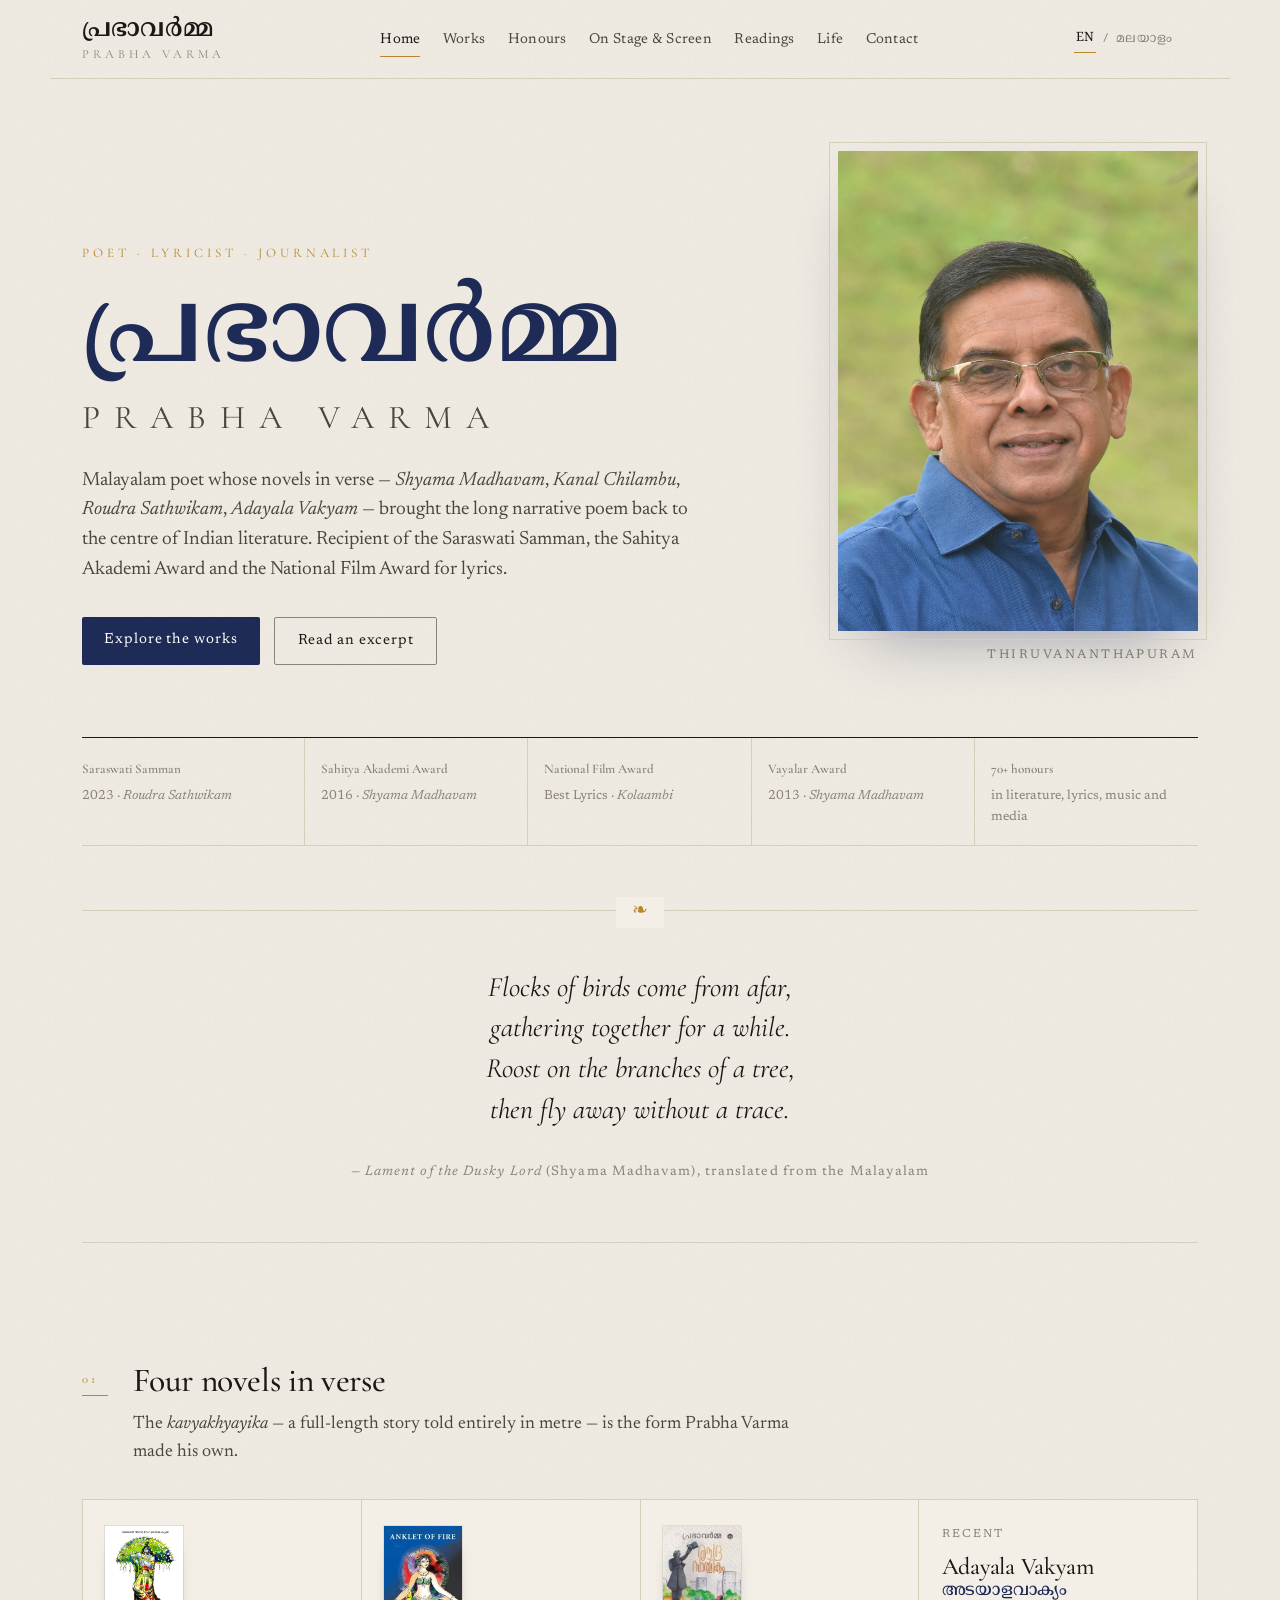
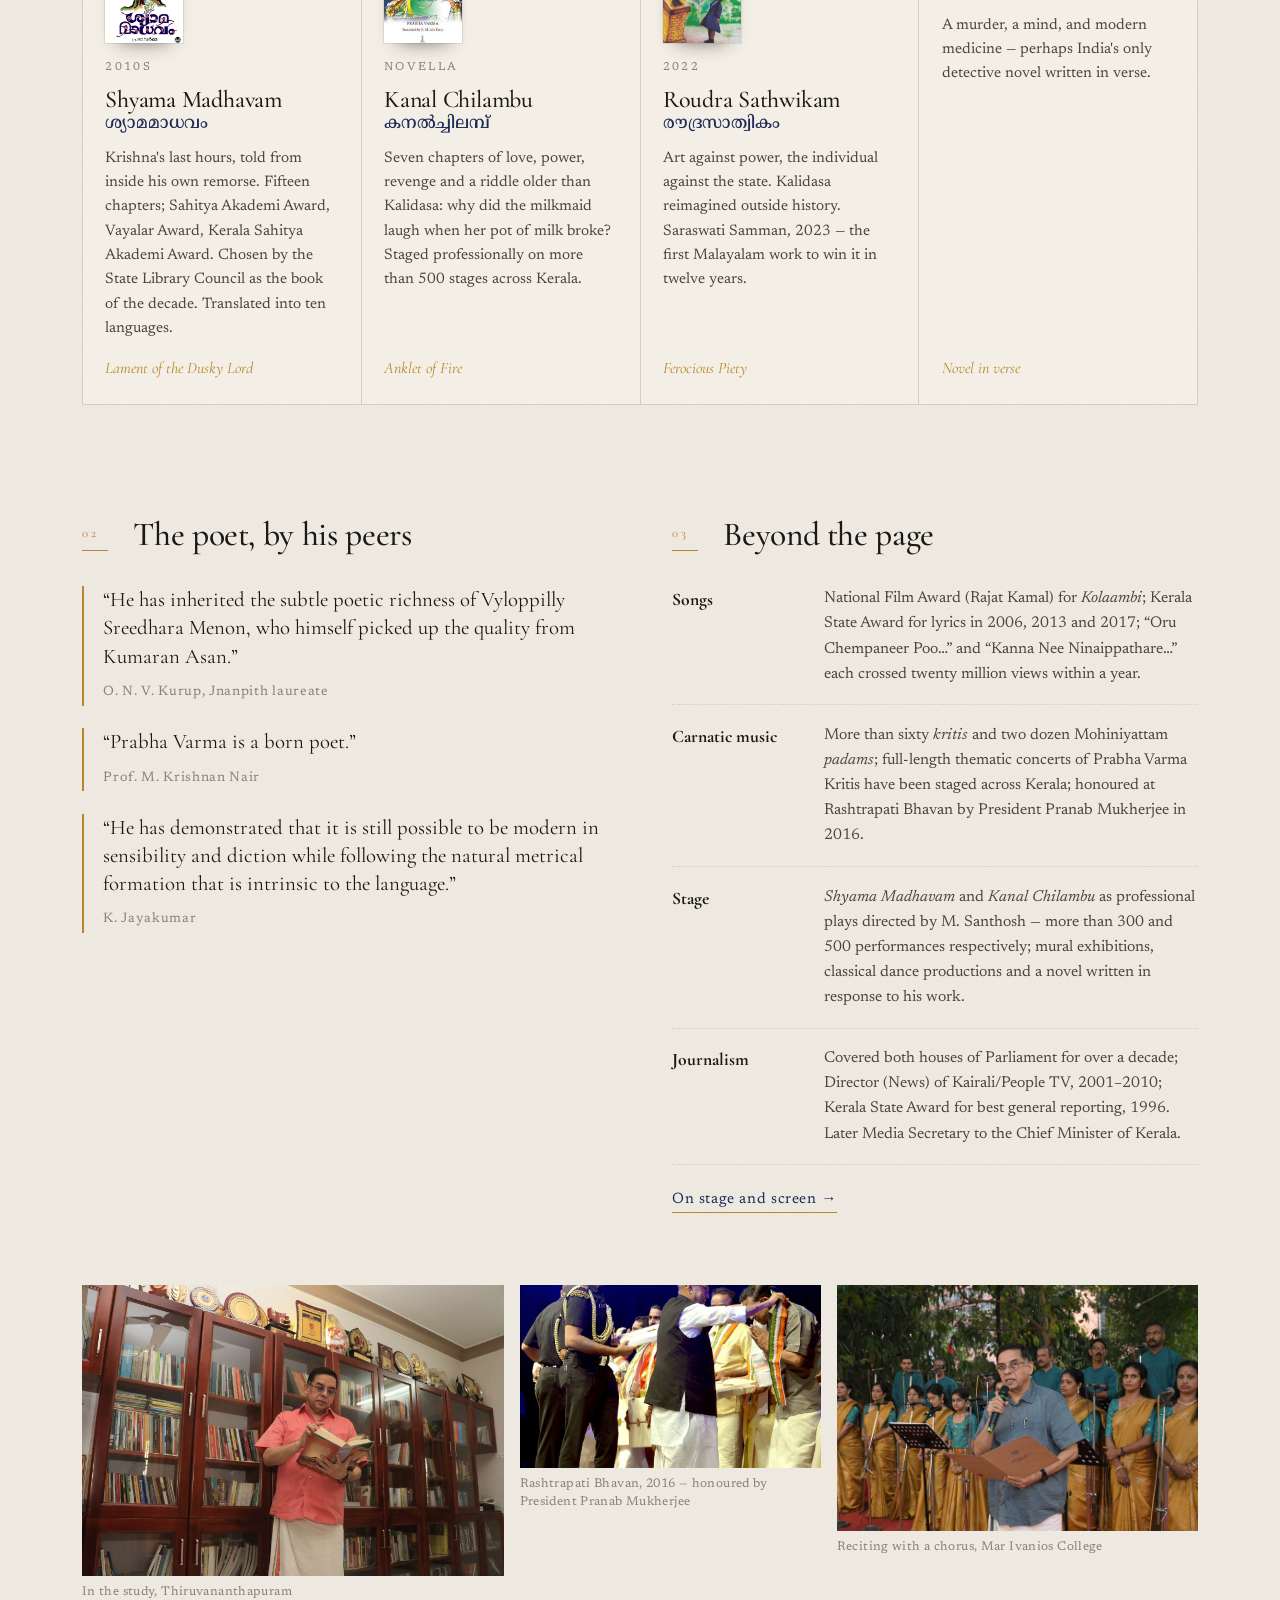
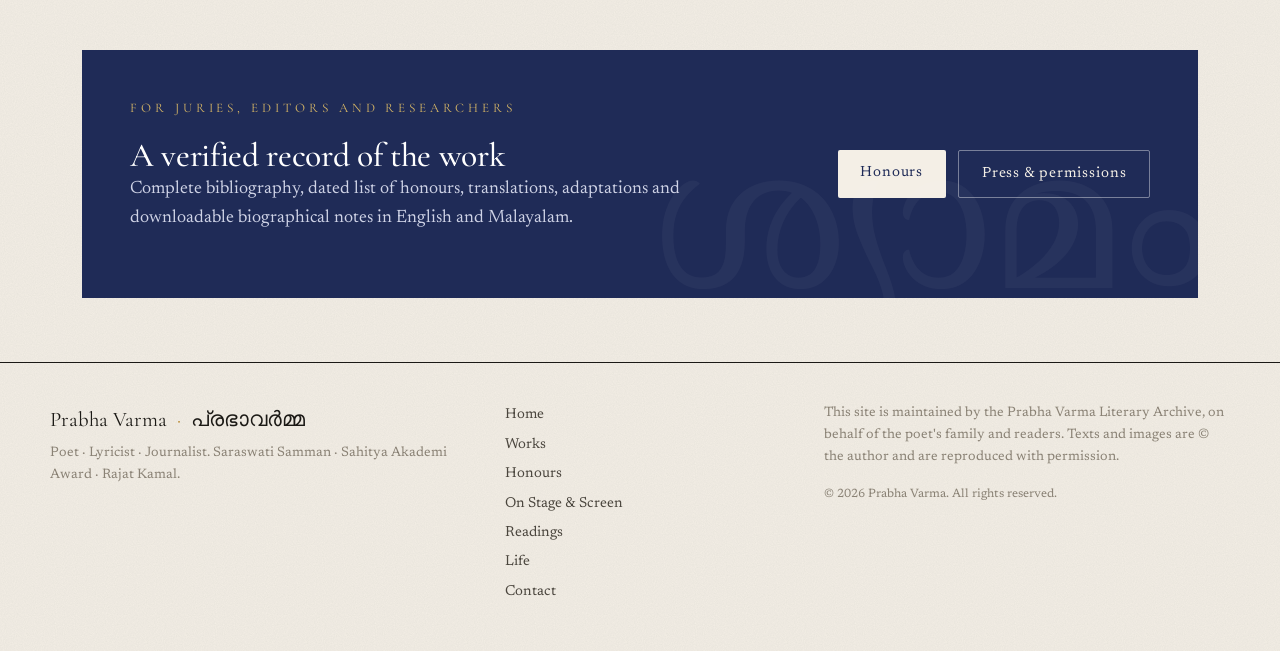
==== index.html @ 1b148c63 "Prabha Varma official site v7" ====
<!DOCTYPE html>
<html lang="en">
<head>
<meta charset="utf-8">
<meta name="viewport" content="width=device-width, initial-scale=1">
<title>Poet, Lyricist, Journalist · Prabha Varma</title>
<meta name="description" content="Prabha Varma — Malayalam poet, lyricist and journalist. Saraswati Samman, Sahitya Akademi Award and National Film Award recipient; author of Shyama Madhavam, Kanal Chilambu, Roudra Sathwikam.">
<meta property="og:title" content="Poet, Lyricist, Journalist · Prabha Varma">
<meta property="og:description" content="Prabha Varma — Malayalam poet, lyricist and journalist. Saraswati Samman, Sahitya Akademi Award and National Film Award recipient; author of Shyama Madhavam, Kanal Chilambu, Roudra Sathwikam.">
<meta property="og:type" content="website">
<meta property="og:url" content="https://prabhavarma.in/">
<link rel="preconnect" href="https://fonts.googleapis.com">
<link rel="preconnect" href="https://fonts.gstatic.com" crossorigin>
<link href="https://fonts.googleapis.com/css2?family=Cormorant+Garamond:ital,wght@0,400;0,500;0,600;1,400;1,500&family=Newsreader:ital,opsz,wght@0,6..72,300;0,6..72,400;0,6..72,500;1,6..72,300;1,6..72,400&family=Noto+Serif+Malayalam:wght@400;500;600&family=Manjari:wght@400;700&display=swap" rel="stylesheet">
<link rel="icon" href="favicon.svg" type="image/svg+xml">
<link rel="canonical" href="https://prabhavarma.in/">
<meta property="og:image" content="https://prabhavarma.in/images/og.jpg">
<meta name="twitter:card" content="summary_large_image">
<link rel="stylesheet" href="style.css">
<script type="application/ld+json">
{
  "@context": "https://schema.org",
  "@type": "Person",
  "name": "Prabha Varma",
  "alternateName": "പ്രഭാവർമ്മ",
  "jobTitle": ["Poet", "Lyricist", "Journalist"],
  "nationality": "Indian",
  "knowsLanguage": ["ml", "en"],
  "birthPlace": {"@type": "Place", "name": "Thiruvalla, Kerala, India"},
  "award": ["Saraswati Samman (2023)", "Sahitya Akademi Award (2016)", "National Film Award for Best Lyrics (Rajat Kamal)", "Vayalar Award (2013)", "Kerala Sahitya Akademi Award"],
  "url": "https://prabhavarma.in/",
  "image": "https://prabhavarma.in/images/portrait.jpg",
  "sameAs": ["https://en.wikipedia.org/wiki/Prabha_Varma", "https://www.wikidata.org/wiki/Q16136840"]
}
</script>
</head>
<body>
<header class="site-header">
  <a class="brand" href="index.html"><span class="brand-ml">പ്രഭാവർമ്മ</span><span class="brand-en">Prabha Varma</span></a>
  <nav class="site-nav"><a href="index.html" class="active"><span class="en">Home</span><span class="ml">ഹോം</span></a><a href="works.html" class=""><span class="en">Works</span><span class="ml">കൃതികൾ</span></a><a href="honours.html" class=""><span class="en">Honours</span><span class="ml">പുരസ്കാരങ്ങൾ</span></a><a href="stage.html" class=""><span class="en">On Stage & Screen</span><span class="ml">രംഗവേദിയിലും ചലച്ചിത്രത്തിലും</span></a><a href="writings.html" class=""><span class="en">Readings</span><span class="ml">വായന</span></a><a href="about.html" class=""><span class="en">Life</span><span class="ml">ജീവിതം</span></a><a href="contact.html" class=""><span class="en">Contact</span><span class="ml">ബന്ധപ്പെടുക</span></a></nav>
  <div class="lang-switch" role="group" aria-label="Language">
    <button data-lang="en" class="on">EN</button><span>/</span><button data-lang="ml">മലയാളം</button>
  </div>
  <button class="menu-btn" aria-label="Menu">☰</button>
</header>
<main>

<section class="hero">
  <div class="hero-text">
    <p class="eyebrow"><span class="en">Poet · Lyricist · Journalist</span><span class="ml">കവി · ഗാനരചയിതാവ് · മാധ്യമപ്രവർത്തകൻ</span></p>
    <h1><span class="h1-ml">പ്രഭാവർമ്മ</span><span class="h1-en">Prabha Varma</span></h1>
    <p class="hero-lede"><span class="en">Malayalam poet whose novels in verse — <em>Shyama Madhavam</em>, <em>Kanal Chilambu</em>, <em>Roudra Sathwikam</em>, <em>Adayala Vakyam</em> — brought the long narrative poem back to the centre of Indian literature. Recipient of the Saraswati Samman, the Sahitya Akademi Award and the National Film Award for lyrics.</span><span class="ml"><em>ശ്യാമമാധവം</em>, <em>കനൽച്ചിലമ്പ്</em>, <em>രൗദ്രസാത്വികം</em>, <em>അടയാളവാക്യം</em> എന്നീ കാവ്യാഖ്യായികകളിലൂടെ ദീർഘകാവ്യത്തെ ഭാരതീയ സാഹിത്യത്തിന്റെ കേന്ദ്രത്തിലേക്ക് തിരികെ കൊണ്ടുവന്ന മലയാള കവി. സരസ്വതി സമ്മാൻ, കേന്ദ്ര സാഹിത്യ അക്കാദമി പുരസ്കാരം, ഗാനരചനയ്ക്കുള്ള ദേശീയ ചലച്ചിത്ര പുരസ്കാരം എന്നിവ നേടിയ എഴുത്തുകാരൻ.</span></p>
    <div class="hero-cta">
      <a class="btn" href="works.html"><span class="en">Explore the works</span><span class="ml">കൃതികൾ</span></a>
      <a class="btn ghost" href="writings.html"><span class="en">Read an excerpt</span><span class="ml">ഒരു ഭാഗം വായിക്കാം</span></a>
    </div>
  </div>
  <figure class="hero-portrait">
    <div class="portrait-frame">
      <img src="images/portrait.jpg" alt="Prabha Varma" onerror="this.style.display='none';this.nextElementSibling.style.display='flex'">
      <div class="portrait-placeholder"><span>Portrait</span></div>
    </div>
    <figcaption><span class="en">Thiruvananthapuram</span><span class="ml">തിരുവനന്തപുരം</span></figcaption>
  </figure>
</section>

<section class="honour-strip" aria-label="Major honours">
  <div><b><span class="en">Saraswati Samman</span><span class="ml">സരസ്വതി സമ്മാൻ</span></b><span>2023 · <em>Roudra Sathwikam</em></span></div>
  <div><b><span class="en">Sahitya Akademi Award</span><span class="ml">കേന്ദ്ര സാഹിത്യ അക്കാദമി</span></b><span>2016 · <em>Shyama Madhavam</em></span></div>
  <div><b><span class="en">National Film Award</span><span class="ml">രജത കമലം</span></b><span><span class="en">Best Lyrics</span><span class="ml">മികച്ച ഗാനരചന</span> · <em>Kolaambi</em></span></div>
  <div><b><span class="en">Vayalar Award</span><span class="ml">വയലാർ അവാർഡ്</span></b><span>2013 · <em>Shyama Madhavam</em></span></div>
  <div><b><span class="en">70+ honours</span><span class="ml">70-ലധികം പുരസ്കാരങ്ങൾ</span></b><span><span class="en">in literature, lyrics, music and media</span><span class="ml">സാഹിത്യം, ഗാനം, സംഗീതം, മാധ്യമം</span></span></div>
</section>

<section class="verse-band">
  <blockquote>
    <p class="en">Flocks of birds come from afar,<br>gathering together for a while.<br>Roost on the branches of a tree,<br>then fly away without a trace.</p>
    <p class="ml">[ശ്യാമമാധവം — മൂലം മലയാളത്തിൽ ചേർക്കേണ്ട ഭാഗം]</p>
    <cite><span class="en">— <em>Lament of the Dusky Lord</em> (Shyama Madhavam), translated from the Malayalam</span><span class="ml">— <em>ശ്യാമമാധവം</em></span></cite>
  </blockquote>
</section>

<section class="sec">
  <div class="sec-head"><span class="sec-num">01</span><h2><span class="en">Four novels in verse</span><span class="ml">നാല് കാവ്യാഖ്യായികകൾ</span></h2><p class="sec-sub"><span class="en">The <em>kavyakhyayika</em> — a full-length story told entirely in metre — is the form Prabha Varma made his own.</span><span class="ml">പൂർണ്ണമായും വൃത്തത്തിൽ പറയുന്ന കഥ — കാവ്യാഖ്യായിക — പ്രഭാവർമ്മ സ്വന്തമാക്കിയ രൂപമാണ്.</span></p></div>
  <div class="works-grid">
    <a class="work-card" href="works.html#shyama">
      <img class="card-cover" src="images/covers/shyama-madhavam.jpg" alt="" loading="lazy">
      <span class="work-year">2010s</span>
      <h3>Shyama Madhavam<small>ശ്യാമമാധവം</small></h3>
      <p><span class="en">Krishna's last hours, told from inside his own remorse. Fifteen chapters; Sahitya Akademi Award, Vayalar Award, Kerala Sahitya Akademi Award. Chosen by the State Library Council as the book of the decade. Translated into ten languages.</span><span class="ml">കൃഷ്ണന്റെ അവസാന നിമിഷങ്ങൾ, അദ്ദേഹത്തിന്റെ തന്നെ പശ്ചാത്താപത്തിലൂടെ. പതിനഞ്ച് അധ്യായങ്ങൾ; കേന്ദ്ര-കേരള സാഹിത്യ അക്കാദമി പുരസ്കാരങ്ങൾ, വയലാർ അവാർഡ്. ദശകത്തിലെ മികച്ച പുസ്തകം. പത്ത് ഭാഷകളിലേക്ക് പരിഭാഷ.</span></p>
      <span class="work-eng">Lament of the Dusky Lord</span>
    </a>
    <a class="work-card" href="works.html#kanal">
      <img class="card-cover" src="images/covers/anklet-of-fire.jpg" alt="" loading="lazy">
      <span class="work-year">Novella</span>
      <h3>Kanal Chilambu<small>കനൽച്ചിലമ്പ്</small></h3>
      <p><span class="en">Seven chapters of love, power, revenge and a riddle older than Kalidasa: why did the milkmaid laugh when her pot of milk broke? Staged professionally on more than 500 stages across Kerala.</span><span class="ml">പ്രണയം, അധികാരം, പ്രതികാരം — കാളിദാസനേക്കാൾ പഴക്കമുള്ള ഒരു കടങ്കഥയും: പാൽക്കുടം പൊട്ടിയപ്പോൾ ഗോപിക എന്തിനു ചിരിച്ചു? കേരളത്തിലുടനീളം 500-ലധികം വേദികളിൽ നാടകമായി.</span></p>
      <span class="work-eng">Anklet of Fire</span>
    </a>
    <a class="work-card" href="works.html#roudra">
      <img class="card-cover" src="images/covers/roudra-sathwikam.jpg" alt="" loading="lazy">
      <span class="work-year">2022</span>
      <h3>Roudra Sathwikam<small>രൗദ്രസാത്വികം</small></h3>
      <p><span class="en">Art against power, the individual against the state. Kalidasa reimagined outside history. Saraswati Samman, 2023 — the first Malayalam work to win it in twelve years.</span><span class="ml">കലയും അധികാരവും, വ്യക്തിയും രാഷ്ട്രവും തമ്മിലുള്ള സംഘർഷം. ചരിത്രത്തിനു പുറത്ത് പുനർഭാവന ചെയ്ത കാളിദാസൻ. 2023-ലെ സരസ്വതി സമ്മാൻ — പന്ത്രണ്ട് വർഷത്തിനു ശേഷം മലയാളത്തിന്.</span></p>
      <span class="work-eng">Ferocious Piety</span>
    </a>
    <a class="work-card" href="works.html#adayala">
      <span class="work-year">Recent</span>
      <h3>Adayala Vakyam<small>അടയാളവാക്യം</small></h3>
      <p><span class="en">A murder, a mind, and modern medicine — perhaps India's only detective novel written in verse.</span><span class="ml">ഒരു കൊലപാതകം, ഒരു മനസ്സ്, ആധുനിക വൈദ്യശാസ്ത്രം — ഒരുപക്ഷേ ഇന്ത്യയിലെ ഏക പദ്യ കുറ്റാന്വേഷണ നോവൽ.</span></p>
      <span class="work-eng">Novel in verse</span>
    </a>
  </div>
</section>

<section class="sec two-col">
  <div>
    <div class="sec-head"><span class="sec-num">02</span><h2><span class="en">The poet, by his peers</span><span class="ml">സമകാലികരുടെ വാക്കുകളിൽ</span></h2></div>
    <div class="quote-stack">
      <blockquote class="peer"><p><span class="en">“He has inherited the subtle poetic richness of Vyloppilly Sreedhara Menon, who himself picked up the quality from Kumaran Asan.”</span><span class="ml">“വൈലോപ്പിള്ളിയുടെ സൂക്ഷ്മമായ കാവ്യസമൃദ്ധി അദ്ദേഹത്തിനു കൈവന്നിരിക്കുന്നു — കുമാരനാശാനിൽനിന്ന് വൈലോപ്പിള്ളിക്കു ലഭിച്ചതു പോലെ.”</span></p><cite>O. N. V. Kurup, <span class="en">Jnanpith laureate</span><span class="ml">ജ്ഞാനപീഠ ജേതാവ്</span></cite></blockquote>
      <blockquote class="peer"><p><span class="en">“Prabha Varma is a born poet.”</span><span class="ml">“പ്രഭാവർമ്മ ജന്മനാ കവിയാണ്.”</span></p><cite>Prof. M. Krishnan Nair</cite></blockquote>
      <blockquote class="peer"><p><span class="en">“He has demonstrated that it is still possible to be modern in sensibility and diction while following the natural metrical formation that is intrinsic to the language.”</span><span class="ml">“ഭാഷയ്ക്കു സഹജമായ വൃത്തഘടന പിന്തുടർന്നുകൊണ്ടുതന്നെ ഭാവുകത്വത്തിലും ഭാഷയിലും ആധുനികനാകാൻ കഴിയുമെന്ന് അദ്ദേഹം തെളിയിച്ചു.”</span></p><cite>K. Jayakumar</cite></blockquote>
    </div>
  </div>
  <div>
    <div class="sec-head"><span class="sec-num">03</span><h2><span class="en">Beyond the page</span><span class="ml">കടലാസിനപ്പുറം</span></h2></div>
    <ul class="fact-list">
      <li><b><span class="en">Songs</span><span class="ml">ഗാനങ്ങൾ</span></b><span class="en">National Film Award (Rajat Kamal) for <em>Kolaambi</em>; Kerala State Award for lyrics in 2006, 2013 and 2017; “Oru Chempaneer Poo…” and “Kanna Nee Ninaippathare…” each crossed twenty million views within a year.</span><span class="ml"><em>കോളാമ്പി</em>ക്ക് ദേശീയ പുരസ്കാരം (രജത കമലം); 2006, 2013, 2017 വർഷങ്ങളിൽ സംസ്ഥാന പുരസ്കാരം; “ഒരു ചെമ്പനീർ പൂ…”, “കണ്ണാ നീ നിനൈപ്പതാരേ…” എന്നിവ ഒരു വർഷത്തിനകം രണ്ടു കോടിയിലധികം കാഴ്ചകൾ.</span></li>
      <li><b><span class="en">Carnatic music</span><span class="ml">കർണാടക സംഗീതം</span></b><span class="en">More than sixty <em>kritis</em> and two dozen Mohiniyattam <em>padams</em>; full-length thematic concerts of Prabha Varma Kritis have been staged across Kerala; honoured at Rashtrapati Bhavan by President Pranab Mukherjee in 2016.</span><span class="ml">അറുപതിലധികം കൃതികൾ, രണ്ടു ഡസനിലധികം മോഹിനിയാട്ട പദങ്ങൾ; പ്രഭാവർമ്മ കൃതികളുടെ പ്രത്യേക കച്ചേരികൾ; 2016-ൽ രാഷ്ട്രപതി പ്രണബ് മുഖർജി രാഷ്ട്രപതി ഭവനിൽ ആദരിച്ചു.</span></li>
      <li><b><span class="en">Stage</span><span class="ml">രംഗവേദി</span></b><span class="en"><em>Shyama Madhavam</em> and <em>Kanal Chilambu</em> as professional plays directed by M. Santhosh — more than 300 and 500 performances respectively; mural exhibitions, classical dance productions and a novel written in response to his work.</span><span class="ml">എം. സന്തോഷ് സംവിധാനം ചെയ്ത <em>ശ്യാമമാധവം</em>, <em>കനൽച്ചിലമ്പ്</em> നാടകങ്ങൾ — യഥാക്രമം 300, 500-ലധികം വേദികളിൽ; ചുവർച്ചിത്ര പ്രദർശനങ്ങൾ, നൃത്താവിഷ്കാരങ്ങൾ.</span></li>
      <li><b><span class="en">Journalism</span><span class="ml">മാധ്യമപ്രവർത്തനം</span></b><span class="en">Covered both houses of Parliament for over a decade; Director (News) of Kairali/People TV, 2001–2010; Kerala State Award for best general reporting, 1996. Later Media Secretary to the Chief Minister of Kerala.</span><span class="ml">ഒരു ദശകത്തിലധികം പാർലമെന്റിന്റെ ഇരുസഭകളും റിപ്പോർട്ട് ചെയ്തു; കൈരളി/പീപ്പിൾ ടിവി ന്യൂസ് ഡയറക്ടർ 2001–2010; മികച്ച റിപ്പോർട്ടിങ്ങിനുള്ള സംസ്ഥാന പുരസ്കാരം 1996. പിന്നീട് മുഖ്യമന്ത്രിയുടെ മീഡിയ സെക്രട്ടറി.</span></li>
    </ul>
    <a class="link-arrow" href="stage.html"><span class="en">On stage and screen →</span><span class="ml">രംഗവേദിയിലും ചലച്ചിത്രത്തിലും →</span></a>
  </div>
</section>

<section class="photo-band">
  <figure><img src="images/library.jpg" alt="Prabha Varma reading in his library" loading="lazy"><figcaption><span class="en">In the study, Thiruvananthapuram</span><span class="ml">പഠനമുറിയിൽ, തിരുവനന്തപുരം</span></figcaption></figure>
  <figure><img src="images/rashtrapati-bhavan.jpg" alt="Honoured by President Pranab Mukherjee at Rashtrapati Bhavan" loading="lazy"><figcaption><span class="en">Rashtrapati Bhavan, 2016 — honoured by President Pranab Mukherjee</span><span class="ml">രാഷ്ട്രപതി ഭവൻ, 2016 — രാഷ്ട്രപതി പ്രണബ് മുഖർജി ആദരിക്കുന്നു</span></figcaption></figure>
  <figure><img src="images/recital-choir.jpg" alt="Prabha Varma reciting with a choir" loading="lazy"><figcaption><span class="en">Reciting with a chorus, Mar Ivanios College</span><span class="ml">മാർ ഇവാനിയോസ് കോളേജിൽ കാവ്യാലാപനം</span></figcaption></figure>
</section>

<section class="sec cta-band">
  <div>
    <p class="eyebrow"><span class="en">For juries, editors and researchers</span><span class="ml">പുരസ്കാര സമിതികൾക്കും ഗവേഷകർക്കും</span></p>
    <h2><span class="en">A verified record of the work</span><span class="ml">കൃതികളുടെ ആധികാരിക രേഖ</span></h2>
    <p><span class="en">Complete bibliography, dated list of honours, translations, adaptations and downloadable biographical notes in English and Malayalam.</span><span class="ml">സമ്പൂർണ്ണ ഗ്രന്ഥസൂചി, തീയതി സഹിതം പുരസ്കാരപ്പട്ടിക, പരിഭാഷകൾ, ആവിഷ്കാരങ്ങൾ, ഇംഗ്ലീഷിലും മലയാളത്തിലും ജീവചരിത്രക്കുറിപ്പുകൾ.</span></p>
  </div>
  <div class="cta-links">
    <a class="btn" href="honours.html"><span class="en">Honours</span><span class="ml">പുരസ്കാരങ്ങൾ</span></a>
    <a class="btn ghost" href="contact.html"><span class="en">Press & permissions</span><span class="ml">മാധ്യമം · അനുമതി</span></a>
  </div>
</section>

</main>
<footer class="site-footer">
  <div class="foot-grid">
    <div>
      <p class="foot-name">Prabha Varma <span class="dot">·</span> പ്രഭാവർമ്മ</p>
      <p class="foot-note"><span class="en">Poet · Lyricist · Journalist. Saraswati Samman · Sahitya Akademi Award · Rajat Kamal.</span><span class="ml">കവി · ഗാനരചയിതാവ് · മാധ്യമപ്രവർത്തകൻ. സരസ്വതി സമ്മാൻ · കേന്ദ്ര സാഹിത്യ അക്കാദമി പുരസ്കാരം · രജത കമലം.</span></p>
    </div>
    <div class="foot-links"><a href="index.html" class="active"><span class="en">Home</span><span class="ml">ഹോം</span></a><a href="works.html" class=""><span class="en">Works</span><span class="ml">കൃതികൾ</span></a><a href="honours.html" class=""><span class="en">Honours</span><span class="ml">പുരസ്കാരങ്ങൾ</span></a><a href="stage.html" class=""><span class="en">On Stage & Screen</span><span class="ml">രംഗവേദിയിലും ചലച്ചിത്രത്തിലും</span></a><a href="writings.html" class=""><span class="en">Readings</span><span class="ml">വായന</span></a><a href="about.html" class=""><span class="en">Life</span><span class="ml">ജീവിതം</span></a><a href="contact.html" class=""><span class="en">Contact</span><span class="ml">ബന്ധപ്പെടുക</span></a></div>
    <div>
      <p class="foot-note"><span class="en">This site is maintained by the Prabha Varma Literary Archive, on behalf of the poet's family and readers. Texts and images are © the author and are reproduced with permission.</span><span class="ml">കവിയുടെ കുടുംബത്തിനും വായനക്കാർക്കും വേണ്ടി പ്രഭാവർമ്മ സാഹിത്യ ആർക്കൈവ് ആണ് ഈ വെബ്‌സൈറ്റ് പരിപാലിക്കുന്നത്. കൃതികളും ചിത്രങ്ങളും ഗ്രന്ഥകർത്താവിന്റെ അനുമതിയോടെ.</span></p>
      <p class="foot-note small">© 2026 Prabha Varma. All rights reserved.</p>
    </div>
  </div>
</footer>
<script src="site.js"></script>
</body>
</html>
---- style.css ----
/* ─────────────────────────────────────────────────────────────
   Prabha Varma — official site
   Aesthetic: a well-made Malayalam book. Ivory paper, ink,
   indigo (Shyama — the dusky lord) and a thin line of gold.
   ───────────────────────────────────────────────────────────── */
:root{
  --paper:#f4efe6; --paper-2:#ebe4d6; --ink:#1b1915; --ink-2:#4a453d; --ink-3:#8a8275;
  --indigo:#1f2b57; --indigo-2:#2f3f7d; --gold:#b8862b; --rule:#d6cdbb;
  --serif:"Newsreader", Georgia, "Times New Roman", serif;
  --display:"Cormorant Garamond", "Newsreader", Georgia, serif;
  --ml:"Noto Serif Malayalam", "Manjari", "Noto Sans Malayalam", serif;
  --max:1180px;
}
*{box-sizing:border-box}
html{scroll-behavior:smooth}
body{margin:0;background:var(--paper);color:var(--ink);font-family:var(--serif);font-size:18px;line-height:1.6;
  -webkit-font-smoothing:antialiased;
  background-image:
    radial-gradient(1200px 600px at 100% -10%, rgba(31,43,87,.07), transparent 60%),
    url("data:image/svg+xml;utf8,<svg xmlns='http://www.w3.org/2000/svg' width='160' height='160'><filter id='n'><feTurbulence type='fractalNoise' baseFrequency='.9' numOctaves='2' stitchTiles='stitch'/><feColorMatrix values='0 0 0 0 0 0 0 0 0 0 0 0 0 0 0 0 0 0 .05 0'/></filter><rect width='160' height='160' filter='url(%23n)'/></svg>");
}
a{color:var(--indigo);text-decoration:none}
a:hover{color:var(--indigo-2)}
em{font-style:italic}
h1,h2,h3{font-family:var(--display);font-weight:500;line-height:1.1;margin:0;letter-spacing:-.01em}
h2{font-size:2.1rem} h3{font-size:1.5rem}
p{margin:0 0 1em}

/* ── language layer ─────────────────────────── */
html[lang="en"] .ml{display:none}
html[lang="ml"] .en{display:none}
html[lang="ml"] body{font-family:var(--ml);font-size:17.5px;line-height:1.85}
html[lang="ml"] h1,html[lang="ml"] h2,html[lang="ml"] h3,html[lang="ml"] .eyebrow{font-family:var(--ml);letter-spacing:0;font-weight:600}
html[lang="ml"] h2{font-size:1.8rem} html[lang="ml"] h3{font-size:1.25rem}
.brand-ml,.h1-ml,.bk-ml,small,.book-cover span{font-family:var(--ml)}

/* ── header ─────────────────────────────────── */
.site-header{display:grid;grid-template-columns:auto 1fr auto auto;align-items:center;gap:1.5rem;
  padding:1.1rem 2rem;max-width:var(--max);margin:0 auto;border-bottom:1px solid var(--rule)}
.brand{display:flex;flex-direction:column;line-height:1;color:var(--ink)}
.brand-ml{font-size:1.55rem;font-weight:600;letter-spacing:.01em}
.brand-en{font-family:var(--display);font-size:.78rem;letter-spacing:.32em;text-transform:uppercase;color:var(--ink-3);margin-top:.35rem}
.site-nav{display:flex;gap:1.4rem;justify-content:center;flex-wrap:wrap}
.site-nav a{font-size:.9rem;color:var(--ink-2);letter-spacing:.02em;position:relative;padding:.25rem 0}
.site-nav a.active,.site-nav a:hover{color:var(--ink)}
.site-nav a.active::after{content:"";position:absolute;left:0;right:0;bottom:-2px;height:1px;background:var(--gold)}
html[lang="ml"] .site-nav a{font-size:.85rem}
.lang-switch{font-size:.8rem;color:var(--ink-3);display:flex;gap:.4rem;align-items:center}
.lang-switch button{background:none;border:0;font:inherit;font-family:var(--ml);color:var(--ink-3);cursor:pointer;padding:.2rem .1rem;letter-spacing:.05em}
.lang-switch button.on{color:var(--ink);border-bottom:1px solid var(--gold)}
.menu-btn{display:none;background:none;border:1px solid var(--rule);font-size:1.1rem;padding:.3rem .6rem;border-radius:3px;color:var(--ink)}

main{max-width:var(--max);margin:0 auto;padding:0 2rem}

/* ── hero ───────────────────────────────────── */
.hero{display:grid;grid-template-columns:1.25fr .9fr;gap:3rem;align-items:end;padding:4.5rem 0 3.5rem;position:relative}
.eyebrow{font-family:var(--display);font-size:.82rem;letter-spacing:.3em;text-transform:uppercase;color:var(--gold);margin-bottom:1.2rem}
html[lang="ml"] .eyebrow{text-transform:none;letter-spacing:.06em;font-size:.95rem}
.hero h1{display:flex;flex-direction:column}
.h1-ml{font-size:clamp(3.4rem,8vw,6.6rem);font-weight:600;color:var(--indigo);line-height:1.05;
  animation:rise .9s cubic-bezier(.2,.7,.2,1) both}
.h1-en{font-family:var(--display);font-size:clamp(1.3rem,2.6vw,2.1rem);letter-spacing:.42em;text-transform:uppercase;color:var(--ink-2);margin-top:.6rem;font-weight:400;
  animation:rise .9s .12s cubic-bezier(.2,.7,.2,1) both}
.hero-lede{font-size:1.2rem;line-height:1.55;max-width:38rem;margin:1.8rem 0 2rem;color:var(--ink-2);animation:rise .9s .22s cubic-bezier(.2,.7,.2,1) both}
.hero-cta{display:flex;gap:.9rem;flex-wrap:wrap;animation:rise .9s .32s cubic-bezier(.2,.7,.2,1) both}
.btn{display:inline-block;background:var(--indigo);color:#fff;padding:.7rem 1.4rem;border-radius:2px;font-size:.92rem;letter-spacing:.06em;transition:background .2s,transform .2s}
.btn:hover{background:var(--indigo-2);color:#fff;transform:translateY(-1px)}
.btn.ghost{background:transparent;color:var(--ink);border:1px solid var(--ink-3)}
.btn.ghost:hover{border-color:var(--ink);background:rgba(0,0,0,.03)}
.hero-portrait{margin:0;justify-self:end;width:min(360px,100%);animation:fade 1.2s .2s both}
.portrait-frame{width:100%;aspect-ratio:3/4;position:relative;background:var(--paper-2);
  box-shadow:0 30px 60px -30px rgba(31,43,87,.45);outline:1px solid var(--rule);outline-offset:8px}
.portrait-frame img{width:100%;height:100%;object-fit:cover;display:block;filter:saturate(.9) contrast(1.02)}
.portrait-placeholder{display:none;position:absolute;inset:0;align-items:center;justify-content:center;
  background:repeating-linear-gradient(135deg,var(--paper-2) 0 12px,#e3dbcb 12px 13px)}
.portrait-placeholder span{font-family:var(--display);letter-spacing:.3em;text-transform:uppercase;font-size:.75rem;color:var(--ink-3);background:var(--paper);padding:.5rem 1rem}
.hero-portrait figcaption{font-size:.78rem;letter-spacing:.2em;text-transform:uppercase;color:var(--ink-3);margin-top:1rem;text-align:right}
html[lang="ml"] .hero-portrait figcaption{text-transform:none;letter-spacing:.05em}
@keyframes rise{from{opacity:0;transform:translateY(18px)}to{opacity:1;transform:none}}
@keyframes fade{from{opacity:0}to{opacity:1}}

/* ── honour strip ───────────────────────────── */
.honour-strip{display:grid;grid-template-columns:repeat(5,1fr);border-top:1px solid var(--ink);border-bottom:1px solid var(--rule);margin:1rem 0 0}
.honour-strip div{padding:1.1rem 1rem 1.1rem 0;border-right:1px solid var(--rule);display:flex;flex-direction:column;gap:.2rem}
.honour-strip div:last-child{border-right:0}
.honour-strip div+div{padding-left:1rem}
.honour-strip b{font-family:var(--display);font-weight:600;font-size:1.05rem;color:var(--indigo)}
html[lang="ml"] .honour-strip b{font-family:var(--ml);font-size:.95rem}
.honour-strip span{font-size:.82rem;color:var(--ink-3)}

/* ── verse band ─────────────────────────────── */
.verse-band{margin:4rem 0;padding:3.5rem 0;border-top:1px solid var(--rule);border-bottom:1px solid var(--rule);text-align:center;position:relative}
.verse-band::before{content:"❧";position:absolute;top:-.85rem;left:50%;transform:translateX(-50%);background:var(--paper);padding:0 1rem;color:var(--gold);font-size:1.2rem}
.verse-band blockquote{margin:0 auto;max-width:44rem}
.verse-band p{font-family:var(--display);font-size:1.75rem;line-height:1.45;font-style:italic;color:var(--ink)}
html[lang="ml"] .verse-band p{font-family:var(--ml);font-style:normal;font-size:1.35rem}
.verse-band cite{font-style:normal;font-size:.85rem;letter-spacing:.08em;color:var(--ink-3)}

/* ── sections ───────────────────────────────── */
.sec{padding:3.5rem 0}
.sec-head{margin-bottom:2rem;position:relative;padding-left:3.2rem}
.sec-num{position:absolute;left:0;top:.35rem;font-family:var(--display);font-size:.8rem;letter-spacing:.2em;color:var(--gold)}
.sec-num::after{content:"";display:block;width:1.6rem;height:1px;background:var(--gold);margin-top:.4rem}
.sec-sub{color:var(--ink-2);max-width:42rem;margin-top:.6rem}
.two-col,.cols-2{display:grid;grid-template-columns:1fr 1fr;gap:4rem}
.cols-2 .sec-head{margin-top:1.5rem}
.cols-2 .sec-head:first-child{margin-top:0}

.works-grid{display:grid;grid-template-columns:repeat(4,1fr);gap:1px;background:var(--rule);border:1px solid var(--rule)}
.work-card{background:var(--paper);padding:1.6rem 1.4rem 1.4rem;color:var(--ink);display:flex;flex-direction:column;position:relative;transition:background .25s}
.work-card:hover{background:#fbf8f1}
.work-card::before{content:"";position:absolute;left:0;top:0;bottom:0;width:3px;background:var(--indigo);transform:scaleY(0);transform-origin:top;transition:transform .35s}
.work-card:hover::before{transform:scaleY(1)}
.work-year{font-size:.72rem;letter-spacing:.2em;text-transform:uppercase;color:var(--ink-3)}
.work-card h3{margin:.6rem 0 .8rem;display:flex;flex-direction:column;gap:.15rem}
.work-card h3 small{font-size:1.05rem;color:var(--indigo);font-weight:500}
.work-card p{font-size:.95rem;color:var(--ink-2);flex:1}
.work-eng{font-family:var(--display);font-style:italic;font-size:1rem;color:var(--gold)}

.quote-stack{display:flex;flex-direction:column;gap:1.4rem}
.peer{margin:0;padding-left:1.2rem;border-left:2px solid var(--gold)}
.peer p{font-family:var(--display);font-size:1.3rem;line-height:1.35;margin-bottom:.4rem}
html[lang="ml"] .peer p{font-family:var(--ml);font-size:1.05rem}
.peer cite{font-style:normal;font-size:.85rem;color:var(--ink-3);letter-spacing:.05em}

.fact-list{list-style:none;margin:0;padding:0;display:flex;flex-direction:column;gap:1.1rem}
.fact-list li{font-size:.98rem;color:var(--ink-2);display:grid;grid-template-columns:8.5rem 1fr;gap:1rem;padding-bottom:1.1rem;border-bottom:1px dotted var(--rule)}
.fact-list b{font-family:var(--display);font-size:1.1rem;color:var(--ink)}
html[lang="ml"] .fact-list b{font-family:var(--ml);font-size:1rem}
.link-arrow{display:inline-block;margin-top:1.4rem;font-size:.95rem;letter-spacing:.04em;border-bottom:1px solid var(--gold)}

.cta-band{display:grid;grid-template-columns:1fr auto;gap:3rem;align-items:center;background:var(--indigo);color:#f4efe6;padding:3rem;margin:2rem 0 4rem;position:relative;overflow:hidden}
.cta-band::after{content:"ശ്യാമം";position:absolute;right:-1rem;bottom:-2.5rem;font-family:var(--ml);font-size:12rem;color:rgba(255,255,255,.04);pointer-events:none;line-height:1}
.cta-band .eyebrow{color:#d9b866}
.cta-band h2{color:#fff}
.cta-band p{color:#cfd3e6;max-width:36rem}
.cta-band .btn{background:#f4efe6;color:var(--indigo)}
.cta-band .btn.ghost{background:transparent;color:#f4efe6;border-color:rgba(255,255,255,.4)}
.cta-links{display:flex;gap:.8rem;flex-wrap:wrap}

/* ── inner pages ────────────────────────────── */
.page-head{padding:4rem 0 2.5rem;border-bottom:1px solid var(--ink);margin-bottom:1rem}
.page-head h1{font-size:clamp(2.6rem,6vw,4.4rem);color:var(--indigo)}
.page-head .lede{font-size:1.2rem;color:var(--ink-2);max-width:46rem;margin-top:1.2rem}

.book{display:grid;grid-template-columns:150px 1fr;gap:2.2rem;padding:2rem 0;border-bottom:1px solid var(--rule)}
.book:last-child{border-bottom:0}
.book-cover{aspect-ratio:2/3;background:var(--indigo);position:relative;overflow:hidden;box-shadow:0 18px 30px -18px rgba(0,0,0,.5)}
.book-cover img{width:100%;height:100%;object-fit:cover;display:block}
.book-cover span{display:none;position:absolute;inset:0;padding:1rem;color:#f4efe6;font-size:1.05rem;line-height:1.3;writing-mode:vertical-rl;text-orientation:mixed;border:1px solid rgba(255,255,255,.2);margin:.6rem}
.book-cover.nocover img{display:none}
.book-cover.nocover span{display:block}
.book h3{display:flex;flex-direction:column;gap:.3rem;margin-bottom:.9rem}
.book h3 small{font-size:1rem;color:var(--ink-3);font-weight:400}
.book p{color:var(--ink-2)}
.tags{list-style:none;padding:0;margin:.5rem 0 0;display:flex;flex-wrap:wrap;gap:.45rem}
.tags li{font-size:.78rem;letter-spacing:.03em;border:1px solid var(--rule);padding:.25rem .6rem;border-radius:2px;color:var(--ink-2);background:rgba(255,255,255,.35)}

.booklist{list-style:none;margin:0 0 1rem;padding:0;counter-reset:bk}
.booklist li{display:grid;grid-template-columns:2rem 1fr;gap:0 .6rem;padding:.55rem 0;border-bottom:1px dotted var(--rule);counter-increment:bk;font-size:.95rem}
.booklist li::before{content:counter(bk,decimal-leading-zero);font-family:var(--display);color:var(--gold);font-size:.8rem;letter-spacing:.1em;padding-top:.2rem}
.bk-title{grid-column:2;font-weight:500}
.bk-ml{grid-column:2;color:var(--indigo);font-size:.95rem}
.bk-pub{grid-column:2;font-size:.8rem;color:var(--ink-3)}

.big-three{display:grid;grid-template-columns:repeat(3,1fr);gap:2rem}
.big-three article{padding:1.8rem;background:rgba(255,255,255,.4);border-top:2px solid var(--indigo)}
.yr{font-family:var(--display);letter-spacing:.2em;text-transform:uppercase;font-size:.78rem;color:var(--gold)}
html[lang="ml"] .yr{font-family:var(--ml);text-transform:none;letter-spacing:.03em}
.big-three h3{margin:.6rem 0 .8rem;color:var(--indigo)}
.big-three p{font-size:.95rem;color:var(--ink-2);margin:0}
.award-list{padding-left:0;list-style:none;counter-reset:aw;columns:1;margin:0 0 1rem}
.award-list li{counter-increment:aw;font-size:.93rem;padding:.42rem 0 .42rem 2.4rem;border-bottom:1px dotted var(--rule);position:relative;color:var(--ink-2)}
.award-list li::before{content:counter(aw);position:absolute;left:0;top:.5rem;font-family:var(--display);font-size:.78rem;color:var(--gold);letter-spacing:.1em}
ul.plain{padding-left:1.2rem;font-size:.95rem;color:var(--ink-2)}
ul.plain li{margin-bottom:.6rem}

.song-grid{display:grid;grid-template-columns:repeat(4,1fr);gap:1.2rem}
.song{padding:1.3rem;border:1px solid var(--rule);background:rgba(255,255,255,.35);display:flex;flex-direction:column;gap:.4rem}
.song b{font-family:var(--display);font-size:1.25rem;color:var(--indigo)}
.song span{font-size:.85rem;color:var(--ink-3)}
.note{font-size:.9rem;color:var(--ink-3);margin-top:1.4rem}
.video-grid{display:grid;grid-template-columns:repeat(3,1fr);gap:1.2rem}
.video-ph{aspect-ratio:16/9;background:var(--indigo);display:flex;align-items:center;justify-content:center;position:relative}
.video-ph::before{content:"▶";color:rgba(255,255,255,.35);font-size:2rem;position:absolute}
.video-ph span{position:absolute;bottom:.8rem;left:1rem;color:#cfd3e6;font-size:.8rem;letter-spacing:.05em}

.reading{border-bottom:1px solid var(--rule)}
.verse{max-width:40rem;margin:0 0 1rem 3.2rem}
.verse p{font-family:var(--display);font-size:1.6rem;line-height:1.5;font-style:italic}
.src{margin-left:3.2rem;font-size:.82rem;letter-spacing:.08em;color:var(--ink-3)}
.essay-list{display:grid;grid-template-columns:1fr 1fr;gap:1.5rem}
.essay-list article{padding:1.6rem;border:1px solid var(--rule);background:rgba(255,255,255,.35);display:flex;flex-direction:column;gap:.3rem}
.essay-list .by{font-size:.85rem;letter-spacing:.06em;color:var(--gold);margin:0}
.essay-list p{font-size:.95rem;color:var(--ink-2)}
.soon{font-size:.75rem;letter-spacing:.15em;text-transform:uppercase;color:var(--ink-3);margin-top:auto}
html[lang="ml"] .soon{text-transform:none;letter-spacing:.03em}

.bio h3{margin:1.6rem 0 .6rem;color:var(--indigo)}
.bio h3:first-child{margin-top:0}
.bio p{color:var(--ink-2)}
.timeline dl{display:grid;grid-template-columns:5.5rem 1fr;gap:.5rem 1rem;margin:0;font-size:.95rem}
.timeline dt{font-family:var(--display);color:var(--gold);letter-spacing:.05em}
.timeline dd{margin:0;color:var(--ink-2);padding-bottom:.5rem;border-bottom:1px dotted var(--rule)}

.contact-grid{display:grid;grid-template-columns:repeat(3,1fr);gap:3rem}
.contact-grid h3{margin-bottom:.8rem;color:var(--indigo)}
.contact-grid p{color:var(--ink-2)}

/* ── footer ─────────────────────────────────── */
.site-footer{border-top:1px solid var(--ink);margin-top:3rem;padding:2.5rem 2rem 3rem}
.foot-grid{max-width:var(--max);margin:0 auto;display:grid;grid-template-columns:1.2fr .8fr 1.2fr;gap:3rem}
.foot-name{font-family:var(--display);font-size:1.3rem;margin-bottom:.4rem}
.foot-name .dot{color:var(--gold);margin:0 .3rem}
.foot-note{font-size:.85rem;color:var(--ink-3);line-height:1.6}
.foot-note.small{font-size:.75rem;margin-top:1rem}
.foot-links{display:flex;flex-direction:column;gap:.4rem}
.foot-links a{font-size:.9rem;color:var(--ink-2)}

/* ── responsive ─────────────────────────────── */
@media (max-width:980px){
  .hero{grid-template-columns:1fr;gap:2.5rem}
  .hero-portrait{justify-self:start}
  .honour-strip{grid-template-columns:repeat(2,1fr)}
  .honour-strip div{border-right:0;border-bottom:1px solid var(--rule);padding-left:0!important}
  .works-grid{grid-template-columns:1fr 1fr}
  .two-col,.cols-2{grid-template-columns:1fr;gap:2.5rem}
  .big-three,.song-grid,.video-grid,.contact-grid{grid-template-columns:1fr}
  .essay-list{grid-template-columns:1fr}
  .cta-band{grid-template-columns:1fr;padding:2rem}
  .foot-grid{grid-template-columns:1fr;gap:1.5rem}
}
@media (max-width:720px){
  body{font-size:17px}
  main{padding:0 1.2rem}
  .site-header{grid-template-columns:1fr auto auto;padding:1rem 1.2rem;gap:1rem}
  .site-nav{display:none;grid-column:1/-1;flex-direction:column;gap:.8rem;padding:1rem 0 .4rem;border-top:1px solid var(--rule)}
  .site-nav.open{display:flex}
  .menu-btn{display:block}
  .hero{padding:3rem 0 2.5rem}
  .works-grid{grid-template-columns:1fr}
  .book{grid-template-columns:1fr}
  .book-cover{width:120px}
  .fact-list li{grid-template-columns:1fr;gap:.3rem}
  .verse,.src{margin-left:0}
  .sec-head{padding-left:0}
  .sec-num{position:static;display:block;margin-bottom:.6rem}
}

/* ── photographs ────────────────────────────── */
.photo-band{display:grid;grid-template-columns:1.4fr 1fr 1.2fr;gap:1rem;margin:1rem 0 3rem}
.photo-band.two{grid-template-columns:1fr 1fr;margin:2rem 0 1rem}
.photo-band figure,.honour-photo figure,.gallery figure{margin:0;min-width:0;overflow:hidden}
.photo-band img,.honour-photo img,.gallery img{width:100%;height:100%;object-fit:cover;display:block;filter:saturate(.92);transition:filter .3s}
.photo-band figure{aspect-ratio:4/3;display:flex;flex-direction:column}
.photo-band figure img{flex:1;min-height:0}
figcaption{font-size:.78rem;color:var(--ink-3);letter-spacing:.03em;margin-top:.5rem;line-height:1.4}
.honour-photo{display:grid;grid-template-columns:1fr 1fr;gap:1.5rem;padding-top:2.5rem}
.honour-photo figure{aspect-ratio:16/10;display:flex;flex-direction:column}
.honour-photo img{flex:1;min-height:0;outline:1px solid var(--rule);outline-offset:6px}
.gallery{display:grid;grid-template-columns:repeat(4,1fr);grid-auto-rows:220px;grid-auto-flow:dense;gap:1rem}
.gallery figure{display:flex;flex-direction:column}
.gallery figure img{flex:1;min-height:0}
.gallery .tall{grid-row:span 2}
.gallery .wide{grid-column:span 2}
.gallery img:hover{filter:saturate(1)}
@media (max-width:980px){.photo-band,.photo-band.two,.honour-photo{grid-template-columns:1fr}.gallery{grid-template-columns:1fr 1fr;grid-auto-rows:180px}}
@media (max-width:720px){.gallery{grid-template-columns:1fr;grid-auto-rows:auto}.gallery .tall,.gallery .wide{grid-row:auto;grid-column:auto}.gallery img{aspect-ratio:4/3}}
.gallery .top img{object-position:top}

/* ── covers ─────────────────────────────────── */
.shelf{display:grid;grid-template-columns:repeat(6,1fr);gap:1.4rem;align-items:end}
.shelf.small{grid-template-columns:repeat(6,1fr);gap:1.2rem 1.2rem}
.shelf figure{margin:0;min-width:0}
.shelf img{width:100%;aspect-ratio:2/3;object-fit:cover;display:block;box-shadow:0 18px 28px -18px rgba(0,0,0,.55);outline:1px solid rgba(0,0,0,.08);transition:transform .3s}
.shelf figure:hover img{transform:translateY(-4px)}
.shelf figcaption{margin-top:.6rem;display:flex;flex-direction:column;gap:.15rem}
.shelf figcaption b{font-family:var(--ml),var(--display);font-weight:600;font-size:.92rem;color:var(--ink);line-height:1.3}
.shelf figcaption span{font-size:.75rem;color:var(--ink-3)}
.book-cover .cover-note{display:none}
.card-cover{width:78px;aspect-ratio:2/3;object-fit:cover;margin-bottom:1rem;box-shadow:0 12px 20px -14px rgba(0,0,0,.6);outline:1px solid rgba(0,0,0,.08)}
@media (max-width:980px){.shelf,.shelf.small{grid-template-columns:repeat(3,1fr)}}
@media (max-width:720px){.shelf,.shelf.small{grid-template-columns:repeat(2,1fr)}}
.press-portrait{width:100%;aspect-ratio:4/5;object-fit:cover;object-position:top;margin-bottom:1rem;outline:1px solid var(--rule);outline-offset:6px}
.honour-photo+.honour-photo{padding-top:1.5rem}
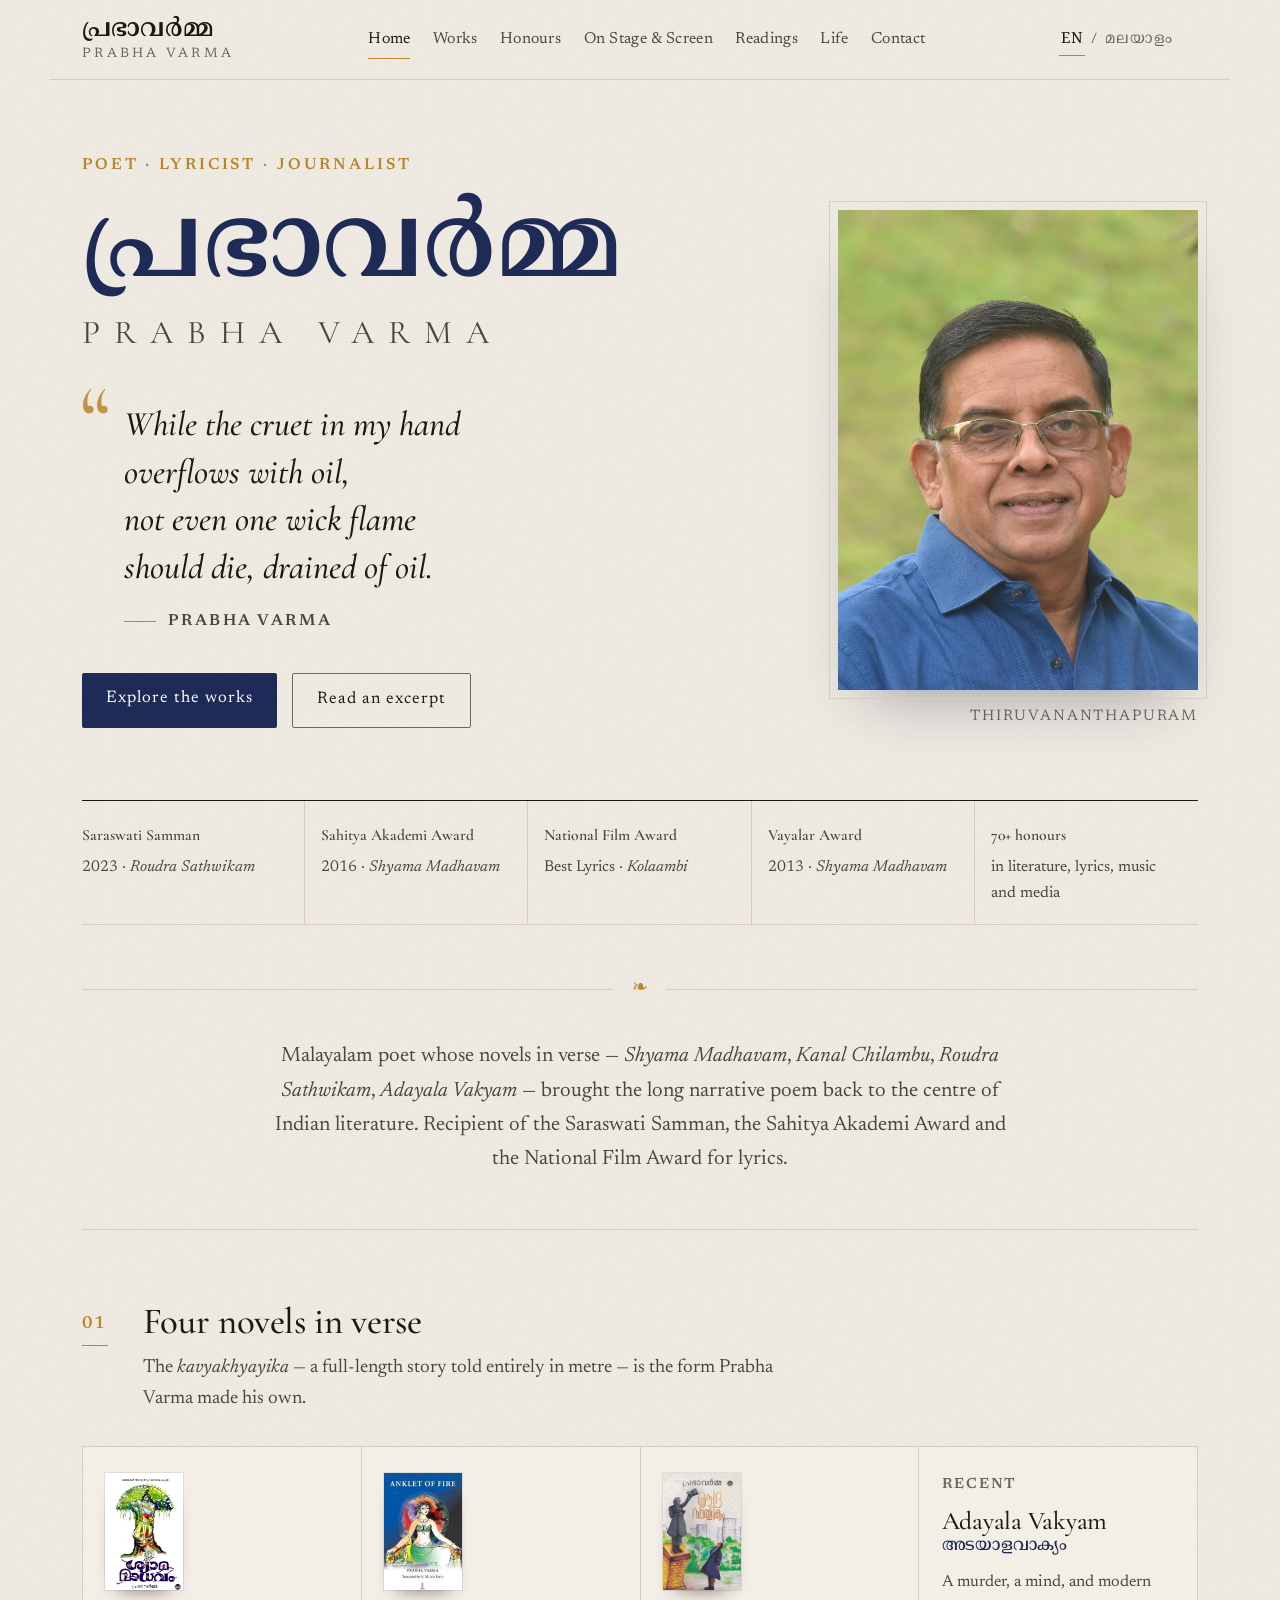
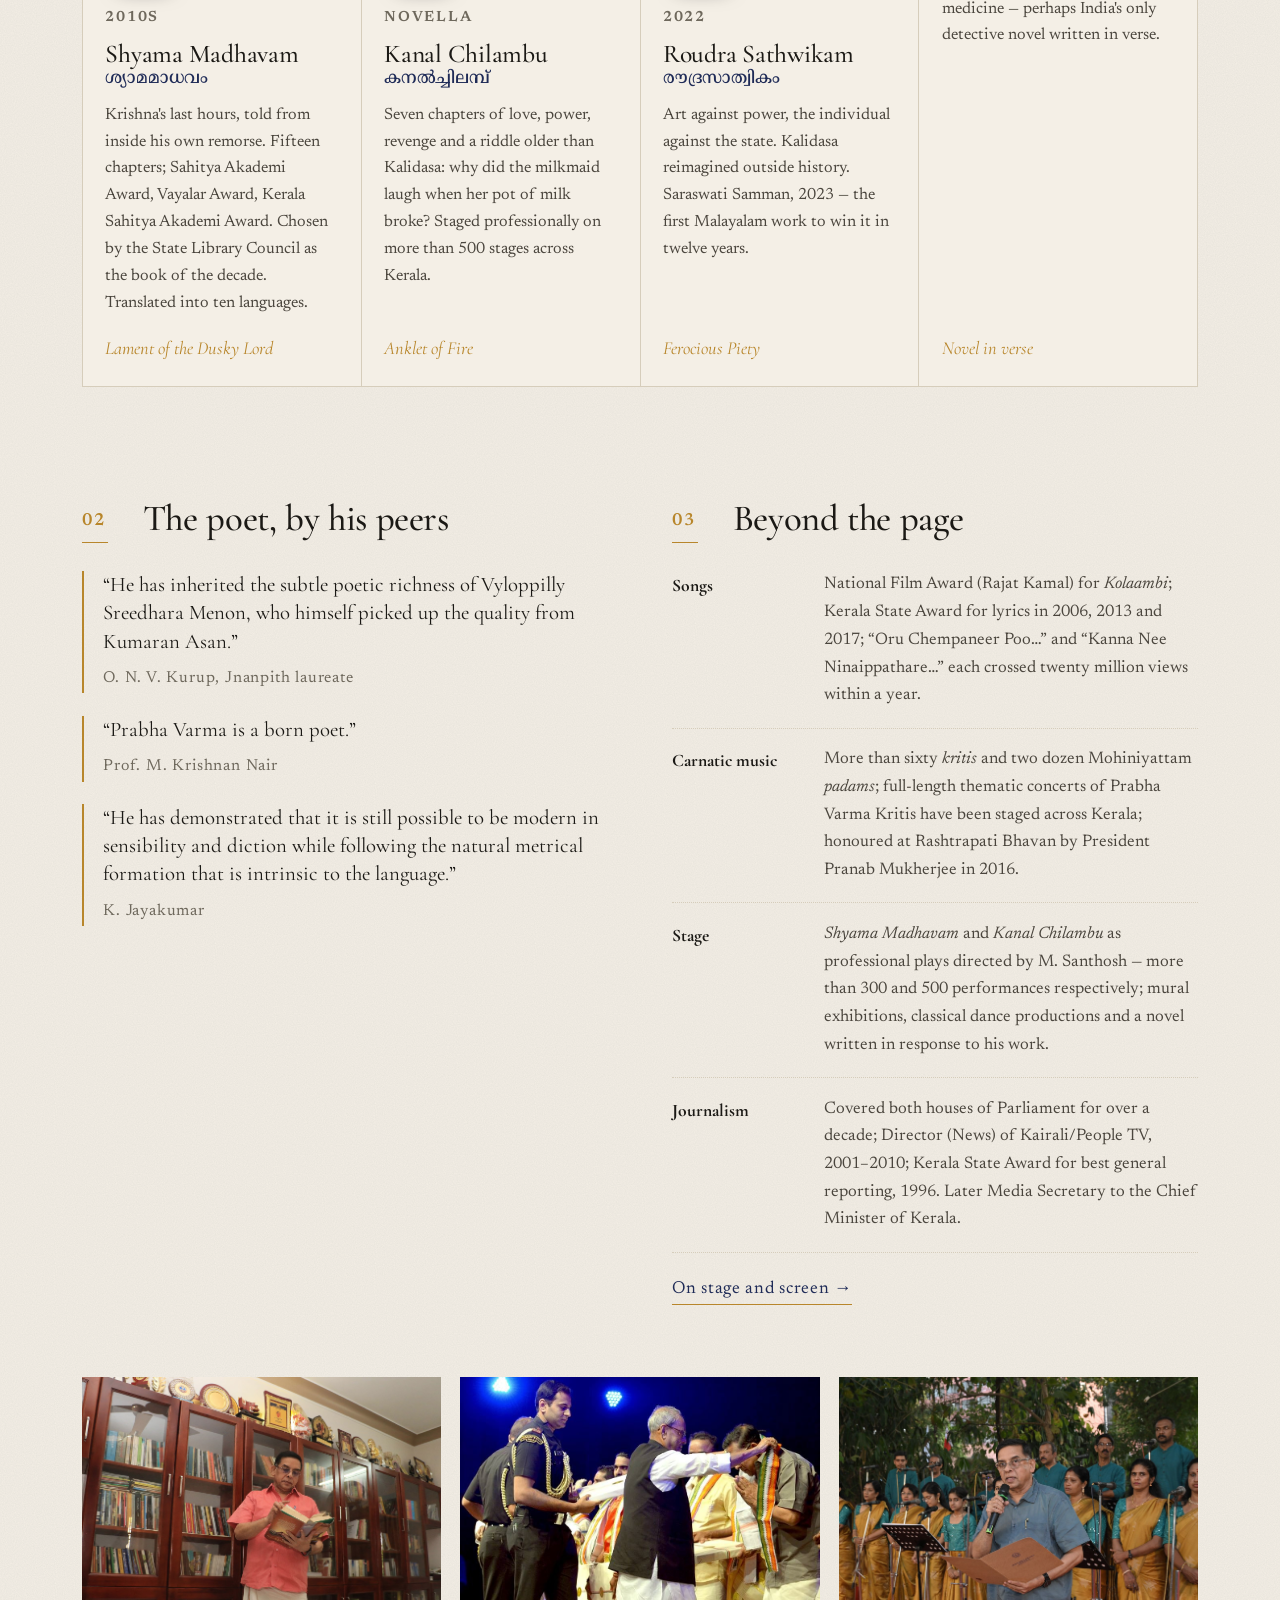
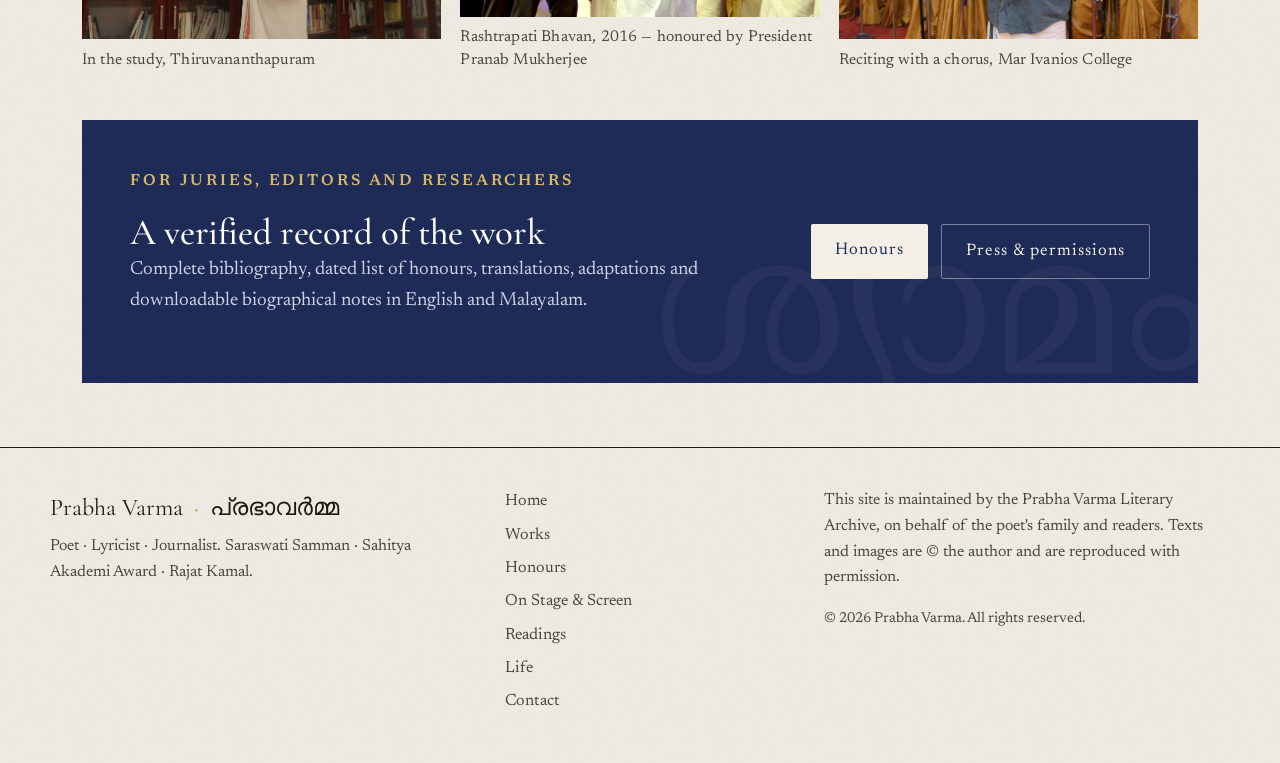
==== commit 1d0f959d: "Hero verse on the home page" ====
--- a/index.html
+++ b/index.html
@@ -49,7 +49,10 @@
   <div class="hero-text">
     <p class="eyebrow"><span class="en">Poet · Lyricist · Journalist</span><span class="ml">കവി · ഗാനരചയിതാവ് · മാധ്യമപ്രവർത്തകൻ</span></p>
     <h1><span class="h1-ml">പ്രഭാവർമ്മ</span><span class="h1-en">Prabha Varma</span></h1>
-    <p class="hero-lede"><span class="en">Malayalam poet whose novels in verse — <em>Shyama Madhavam</em>, <em>Kanal Chilambu</em>, <em>Roudra Sathwikam</em>, <em>Adayala Vakyam</em> — brought the long narrative poem back to the centre of Indian literature. Recipient of the Saraswati Samman, the Sahitya Akademi Award and the National Film Award for lyrics.</span><span class="ml"><em>ശ്യാമമാധവം</em>, <em>കനൽച്ചിലമ്പ്</em>, <em>രൗദ്രസാത്വികം</em>, <em>അടയാളവാക്യം</em> എന്നീ കാവ്യാഖ്യായികകളിലൂടെ ദീർഘകാവ്യത്തെ ഭാരതീയ സാഹിത്യത്തിന്റെ കേന്ദ്രത്തിലേക്ക് തിരികെ കൊണ്ടുവന്ന മലയാള കവി. സരസ്വതി സമ്മാൻ, കേന്ദ്ര സാഹിത്യ അക്കാദമി പുരസ്കാരം, ഗാനരചനയ്ക്കുള്ള ദേശീയ ചലച്ചിത്ര പുരസ്കാരം എന്നിവ നേടിയ എഴുത്തുകാരൻ.</span></p>
+    <blockquote class="hero-verse">
+      <p>While the cruet in my hand<br>overflows with oil,<br>not even one wick flame<br>should die, drained of oil.</p>
+      <cite><span class="en">Prabha Varma</span><span class="ml">പ്രഭാവർമ്മ</span></cite>
+    </blockquote>
     <div class="hero-cta">
       <a class="btn" href="works.html"><span class="en">Explore the works</span><span class="ml">കൃതികൾ</span></a>
       <a class="btn ghost" href="writings.html"><span class="en">Read an excerpt</span><span class="ml">ഒരു ഭാഗം വായിക്കാം</span></a>
@@ -72,12 +75,8 @@
   <div><b><span class="en">70+ honours</span><span class="ml">70-ലധികം പുരസ്കാരങ്ങൾ</span></b><span><span class="en">in literature, lyrics, music and media</span><span class="ml">സാഹിത്യം, ഗാനം, സംഗീതം, മാധ്യമം</span></span></div>
 </section>
 
-<section class="verse-band">
-  <blockquote>
-    <p class="en">Flocks of birds come from afar,<br>gathering together for a while.<br>Roost on the branches of a tree,<br>then fly away without a trace.</p>
-    <p class="ml">[ശ്യാമമാധവം — മൂലം മലയാളത്തിൽ ചേർക്കേണ്ട ഭാഗം]</p>
-    <cite><span class="en">— <em>Lament of the Dusky Lord</em> (Shyama Madhavam), translated from the Malayalam</span><span class="ml">— <em>ശ്യാമമാധവം</em></span></cite>
-  </blockquote>
+<section class="intro-band">
+  <p><span class="en">Malayalam poet whose novels in verse — <em>Shyama Madhavam</em>, <em>Kanal Chilambu</em>, <em>Roudra Sathwikam</em>, <em>Adayala Vakyam</em> — brought the long narrative poem back to the centre of Indian literature. Recipient of the Saraswati Samman, the Sahitya Akademi Award and the National Film Award for lyrics.</span><span class="ml"><em>ശ്യാമമാധവം</em>, <em>കനൽച്ചിലമ്പ്</em>, <em>രൗദ്രസാത്വികം</em>, <em>അടയാളവാക്യം</em> എന്നീ കാവ്യാഖ്യായികകളിലൂടെ ദീർഘകാവ്യത്തെ ഭാരതീയ സാഹിത്യത്തിന്റെ കേന്ദ്രത്തിലേക്ക് തിരികെ കൊണ്ടുവന്ന മലയാള കവി. സരസ്വതി സമ്മാൻ, കേന്ദ്ര സാഹിത്യ അക്കാദമി പുരസ്കാരം, ഗാനരചനയ്ക്കുള്ള ദേശീയ ചലച്ചിത്ര പുരസ്കാരം എന്നിവ നേടിയ എഴുത്തുകാരൻ.</span></p>
 </section>
 
 <section class="sec">
--- a/style.css
+++ b/style.css
@@ -4,7 +4,7 @@
    indigo (Shyama — the dusky lord) and a thin line of gold.
    ───────────────────────────────────────────────────────────── */
 :root{
-  --paper:#f4efe6; --paper-2:#ebe4d6; --ink:#1b1915; --ink-2:#4a453d; --ink-3:#8a8275;
+  --paper:#f4efe6; --paper-2:#ebe4d6; --ink:#1b1915; --ink-2:#4a453d; --ink-3:#6e685c;
   --indigo:#1f2b57; --indigo-2:#2f3f7d; --gold:#b8862b; --rule:#d6cdbb;
   --serif:"Newsreader", Georgia, "Times New Roman", serif;
   --display:"Cormorant Garamond", "Newsreader", Georgia, serif;
@@ -13,7 +13,7 @@
 }
 *{box-sizing:border-box}
 html{scroll-behavior:smooth}
-body{margin:0;background:var(--paper);color:var(--ink);font-family:var(--serif);font-size:18px;line-height:1.6;
+body{margin:0;background:var(--paper);color:var(--ink);font-family:var(--serif);font-size:19px;line-height:1.65;
   -webkit-font-smoothing:antialiased;
   background-image:
     radial-gradient(1200px 600px at 100% -10%, rgba(31,43,87,.07), transparent 60%),
@@ -23,15 +23,15 @@
 a:hover{color:var(--indigo-2)}
 em{font-style:italic}
 h1,h2,h3{font-family:var(--display);font-weight:500;line-height:1.1;margin:0;letter-spacing:-.01em}
-h2{font-size:2.1rem} h3{font-size:1.5rem}
+h2{font-size:2.3rem} h3{font-size:1.6rem}
 p{margin:0 0 1em}
 
 /* ── language layer ─────────────────────────── */
 html[lang="en"] .ml{display:none}
 html[lang="ml"] .en{display:none}
-html[lang="ml"] body{font-family:var(--ml);font-size:17.5px;line-height:1.85}
+html[lang="ml"] body{font-family:var(--ml);font-size:19px;line-height:1.9}
 html[lang="ml"] h1,html[lang="ml"] h2,html[lang="ml"] h3,html[lang="ml"] .eyebrow{font-family:var(--ml);letter-spacing:0;font-weight:600}
-html[lang="ml"] h2{font-size:1.8rem} html[lang="ml"] h3{font-size:1.25rem}
+html[lang="ml"] h2{font-size:2rem} html[lang="ml"] h3{font-size:1.4rem}
 .brand-ml,.h1-ml,.bk-ml,small,.book-cover span{font-family:var(--ml)}
 
 /* ── header ─────────────────────────────────── */
@@ -39,13 +39,13 @@
   padding:1.1rem 2rem;max-width:var(--max);margin:0 auto;border-bottom:1px solid var(--rule)}
 .brand{display:flex;flex-direction:column;line-height:1;color:var(--ink)}
 .brand-ml{font-size:1.55rem;font-weight:600;letter-spacing:.01em}
-.brand-en{font-family:var(--display);font-size:.78rem;letter-spacing:.32em;text-transform:uppercase;color:var(--ink-3);margin-top:.35rem}
+.brand-en{font-family:var(--serif);font-size:.85rem;letter-spacing:.24em;text-transform:uppercase;color:var(--ink-3);margin-top:.35rem}
 .site-nav{display:flex;gap:1.4rem;justify-content:center;flex-wrap:wrap}
-.site-nav a{font-size:.9rem;color:var(--ink-2);letter-spacing:.02em;position:relative;padding:.25rem 0}
+.site-nav a{font-size:1rem;color:var(--ink-2);letter-spacing:.02em;position:relative;padding:.25rem 0}
 .site-nav a.active,.site-nav a:hover{color:var(--ink)}
 .site-nav a.active::after{content:"";position:absolute;left:0;right:0;bottom:-2px;height:1px;background:var(--gold)}
-html[lang="ml"] .site-nav a{font-size:.85rem}
-.lang-switch{font-size:.8rem;color:var(--ink-3);display:flex;gap:.4rem;align-items:center}
+html[lang="ml"] .site-nav a{font-size:.95rem}
+.lang-switch{font-size:.95rem;color:var(--ink-3);display:flex;gap:.4rem;align-items:center}
 .lang-switch button{background:none;border:0;font:inherit;font-family:var(--ml);color:var(--ink-3);cursor:pointer;padding:.2rem .1rem;letter-spacing:.05em}
 .lang-switch button.on{color:var(--ink);border-bottom:1px solid var(--gold)}
 .menu-btn{display:none;background:none;border:1px solid var(--rule);font-size:1.1rem;padding:.3rem .6rem;border-radius:3px;color:var(--ink)}
@@ -54,16 +54,22 @@
 
 /* ── hero ───────────────────────────────────── */
 .hero{display:grid;grid-template-columns:1.25fr .9fr;gap:3rem;align-items:end;padding:4.5rem 0 3.5rem;position:relative}
-.eyebrow{font-family:var(--display);font-size:.82rem;letter-spacing:.3em;text-transform:uppercase;color:var(--gold);margin-bottom:1.2rem}
-html[lang="ml"] .eyebrow{text-transform:none;letter-spacing:.06em;font-size:.95rem}
+.eyebrow{font-family:var(--serif);font-size:1rem;font-weight:600;letter-spacing:.18em;text-transform:uppercase;color:var(--gold);margin-bottom:1.2rem}
+html[lang="ml"] .eyebrow{text-transform:none;letter-spacing:.04em;font-size:1.1rem}
 .hero h1{display:flex;flex-direction:column}
 .h1-ml{font-size:clamp(3.4rem,8vw,6.6rem);font-weight:600;color:var(--indigo);line-height:1.05;
   animation:rise .9s cubic-bezier(.2,.7,.2,1) both}
 .h1-en{font-family:var(--display);font-size:clamp(1.3rem,2.6vw,2.1rem);letter-spacing:.42em;text-transform:uppercase;color:var(--ink-2);margin-top:.6rem;font-weight:400;
   animation:rise .9s .12s cubic-bezier(.2,.7,.2,1) both}
-.hero-lede{font-size:1.2rem;line-height:1.55;max-width:38rem;margin:1.8rem 0 2rem;color:var(--ink-2);animation:rise .9s .22s cubic-bezier(.2,.7,.2,1) both}
+.hero-verse{position:relative;margin:2.9rem 0 2.4rem;padding:.2rem 0 0 2.6rem;max-width:34rem;animation:rise .9s .22s cubic-bezier(.2,.7,.2,1) both}
+.hero-verse::before{content:"\201C";position:absolute;left:-.2rem;top:-1.6rem;font-family:var(--display);font-size:6rem;line-height:1;color:var(--gold);opacity:.85}
+.hero-verse p{font-family:var(--display);font-style:italic;font-weight:500;font-size:clamp(1.7rem,2.7vw,2.25rem);line-height:1.38;color:var(--ink);margin:0 0 1rem}
+html[lang="ml"] .hero-verse p{font-family:var(--display);font-style:italic;letter-spacing:0}
+.hero-verse cite{display:block;font-family:var(--serif);font-style:normal;font-weight:600;font-size:1rem;letter-spacing:.16em;text-transform:uppercase;color:var(--ink-2)}
+.hero-verse cite::before{content:"";display:inline-block;width:2rem;height:1px;background:var(--gold);vertical-align:middle;margin-right:.8rem}
+html[lang="ml"] .hero-verse cite{font-family:var(--ml);text-transform:none;letter-spacing:.02em;font-size:1.05rem}
 .hero-cta{display:flex;gap:.9rem;flex-wrap:wrap;animation:rise .9s .32s cubic-bezier(.2,.7,.2,1) both}
-.btn{display:inline-block;background:var(--indigo);color:#fff;padding:.7rem 1.4rem;border-radius:2px;font-size:.92rem;letter-spacing:.06em;transition:background .2s,transform .2s}
+.btn{display:inline-block;background:var(--indigo);color:#fff;padding:.8rem 1.5rem;border-radius:2px;font-size:1.05rem;letter-spacing:.06em;transition:background .2s,transform .2s}
 .btn:hover{background:var(--indigo-2);color:#fff;transform:translateY(-1px)}
 .btn.ghost{background:transparent;color:var(--ink);border:1px solid var(--ink-3)}
 .btn.ghost:hover{border-color:var(--ink);background:rgba(0,0,0,.03)}
@@ -74,7 +80,7 @@
 .portrait-placeholder{display:none;position:absolute;inset:0;align-items:center;justify-content:center;
   background:repeating-linear-gradient(135deg,var(--paper-2) 0 12px,#e3dbcb 12px 13px)}
 .portrait-placeholder span{font-family:var(--display);letter-spacing:.3em;text-transform:uppercase;font-size:.75rem;color:var(--ink-3);background:var(--paper);padding:.5rem 1rem}
-.hero-portrait figcaption{font-size:.78rem;letter-spacing:.2em;text-transform:uppercase;color:var(--ink-3);margin-top:1rem;text-align:right}
+.hero-portrait figcaption{font-family:var(--serif);font-size:.95rem;letter-spacing:.12em;text-transform:uppercase;color:var(--ink-3);margin-top:1rem;text-align:right}
 html[lang="ml"] .hero-portrait figcaption{text-transform:none;letter-spacing:.05em}
 @keyframes rise{from{opacity:0;transform:translateY(18px)}to{opacity:1;transform:none}}
 @keyframes fade{from{opacity:0}to{opacity:1}}
@@ -84,22 +90,20 @@
 .honour-strip div{padding:1.1rem 1rem 1.1rem 0;border-right:1px solid var(--rule);display:flex;flex-direction:column;gap:.2rem}
 .honour-strip div:last-child{border-right:0}
 .honour-strip div+div{padding-left:1rem}
-.honour-strip b{font-family:var(--display);font-weight:600;font-size:1.05rem;color:var(--indigo)}
-html[lang="ml"] .honour-strip b{font-family:var(--ml);font-size:.95rem}
-.honour-strip span{font-size:.82rem;color:var(--ink-3)}
+.honour-strip b{font-family:var(--display);font-weight:600;font-size:1.25rem;color:var(--indigo)}
+html[lang="ml"] .honour-strip b{font-family:var(--ml);font-size:1.1rem}
+.honour-strip span{font-size:.98rem;color:var(--ink-2)}
 
 /* ── verse band ─────────────────────────────── */
-.verse-band{margin:4rem 0;padding:3.5rem 0;border-top:1px solid var(--rule);border-bottom:1px solid var(--rule);text-align:center;position:relative}
-.verse-band::before{content:"❧";position:absolute;top:-.85rem;left:50%;transform:translateX(-50%);background:var(--paper);padding:0 1rem;color:var(--gold);font-size:1.2rem}
-.verse-band blockquote{margin:0 auto;max-width:44rem}
-.verse-band p{font-family:var(--display);font-size:1.75rem;line-height:1.45;font-style:italic;color:var(--ink)}
-html[lang="ml"] .verse-band p{font-family:var(--ml);font-style:normal;font-size:1.35rem}
-.verse-band cite{font-style:normal;font-size:.85rem;letter-spacing:.08em;color:var(--ink-3)}
+.intro-band{margin:4rem 0 1rem;padding:3.2rem 0;border-bottom:1px solid var(--rule);text-align:center;position:relative;background:linear-gradient(var(--rule),var(--rule)) left top/calc(50% - 1.6rem) 1px no-repeat,linear-gradient(var(--rule),var(--rule)) right top/calc(50% - 1.6rem) 1px no-repeat}
+.intro-band::before{content:"❧";position:absolute;top:-.8rem;left:50%;transform:translateX(-50%);color:var(--gold);font-size:1.2rem;line-height:1.6rem}
+.intro-band p{max-width:46rem;margin:0 auto;font-size:1.3rem;line-height:1.65;color:var(--ink-2)}
+html[lang="ml"] .intro-band p{font-size:1.2rem;line-height:1.9}
 
 /* ── sections ───────────────────────────────── */
 .sec{padding:3.5rem 0}
-.sec-head{margin-bottom:2rem;position:relative;padding-left:3.2rem}
-.sec-num{position:absolute;left:0;top:.35rem;font-family:var(--display);font-size:.8rem;letter-spacing:.2em;color:var(--gold)}
+.sec-head{margin-bottom:2rem;position:relative;padding-left:3.8rem}
+.sec-num{position:absolute;left:0;top:.5rem;font-family:var(--serif);font-size:1.1rem;font-weight:600;letter-spacing:.12em;color:var(--gold)}
 .sec-num::after{content:"";display:block;width:1.6rem;height:1px;background:var(--gold);margin-top:.4rem}
 .sec-sub{color:var(--ink-2);max-width:42rem;margin-top:.6rem}
 .two-col,.cols-2{display:grid;grid-template-columns:1fr 1fr;gap:4rem}
@@ -111,23 +115,23 @@
 .work-card:hover{background:#fbf8f1}
 .work-card::before{content:"";position:absolute;left:0;top:0;bottom:0;width:3px;background:var(--indigo);transform:scaleY(0);transform-origin:top;transition:transform .35s}
 .work-card:hover::before{transform:scaleY(1)}
-.work-year{font-size:.72rem;letter-spacing:.2em;text-transform:uppercase;color:var(--ink-3)}
+.work-year{font-family:var(--serif);font-size:.92rem;font-weight:600;letter-spacing:.12em;text-transform:uppercase;color:var(--ink-3)}
 .work-card h3{margin:.6rem 0 .8rem;display:flex;flex-direction:column;gap:.15rem}
 .work-card h3 small{font-size:1.05rem;color:var(--indigo);font-weight:500}
-.work-card p{font-size:.95rem;color:var(--ink-2);flex:1}
-.work-eng{font-family:var(--display);font-style:italic;font-size:1rem;color:var(--gold)}
+.work-card p{font-size:1.02rem;color:var(--ink-2);flex:1}
+.work-eng{font-family:var(--display);font-style:italic;font-size:1.15rem;color:var(--gold)}
 
 .quote-stack{display:flex;flex-direction:column;gap:1.4rem}
 .peer{margin:0;padding-left:1.2rem;border-left:2px solid var(--gold)}
 .peer p{font-family:var(--display);font-size:1.3rem;line-height:1.35;margin-bottom:.4rem}
 html[lang="ml"] .peer p{font-family:var(--ml);font-size:1.05rem}
-.peer cite{font-style:normal;font-size:.85rem;color:var(--ink-3);letter-spacing:.05em}
+.peer cite{font-style:normal;font-size:1rem;color:var(--ink-3);letter-spacing:.05em}
 
 .fact-list{list-style:none;margin:0;padding:0;display:flex;flex-direction:column;gap:1.1rem}
-.fact-list li{font-size:.98rem;color:var(--ink-2);display:grid;grid-template-columns:8.5rem 1fr;gap:1rem;padding-bottom:1.1rem;border-bottom:1px dotted var(--rule)}
+.fact-list li{font-size:1.05rem;color:var(--ink-2);display:grid;grid-template-columns:8.5rem 1fr;gap:1rem;padding-bottom:1.1rem;border-bottom:1px dotted var(--rule)}
 .fact-list b{font-family:var(--display);font-size:1.1rem;color:var(--ink)}
 html[lang="ml"] .fact-list b{font-family:var(--ml);font-size:1rem}
-.link-arrow{display:inline-block;margin-top:1.4rem;font-size:.95rem;letter-spacing:.04em;border-bottom:1px solid var(--gold)}
+.link-arrow{display:inline-block;margin-top:1.4rem;font-size:1.1rem;letter-spacing:.04em;border-bottom:1px solid var(--gold)}
 
 .cta-band{display:grid;grid-template-columns:1fr auto;gap:3rem;align-items:center;background:var(--indigo);color:#f4efe6;padding:3rem;margin:2rem 0 4rem;position:relative;overflow:hidden}
 .cta-band::after{content:"ശ്യാമം";position:absolute;right:-1rem;bottom:-2.5rem;font-family:var(--ml);font-size:12rem;color:rgba(255,255,255,.04);pointer-events:none;line-height:1}
@@ -141,7 +145,7 @@
 /* ── inner pages ────────────────────────────── */
 .page-head{padding:4rem 0 2.5rem;border-bottom:1px solid var(--ink);margin-bottom:1rem}
 .page-head h1{font-size:clamp(2.6rem,6vw,4.4rem);color:var(--indigo)}
-.page-head .lede{font-size:1.2rem;color:var(--ink-2);max-width:46rem;margin-top:1.2rem}
+.page-head .lede{font-size:1.3rem;color:var(--ink-2);max-width:46rem;margin-top:1.2rem}
 
 .book{display:grid;grid-template-columns:150px 1fr;gap:2.2rem;padding:2rem 0;border-bottom:1px solid var(--rule)}
 .book:last-child{border-bottom:0}
@@ -151,56 +155,56 @@
 .book-cover.nocover img{display:none}
 .book-cover.nocover span{display:block}
 .book h3{display:flex;flex-direction:column;gap:.3rem;margin-bottom:.9rem}
-.book h3 small{font-size:1rem;color:var(--ink-3);font-weight:400}
+.book h3 small{font-size:1.15rem;color:var(--ink-2);font-weight:400}
 .book p{color:var(--ink-2)}
 .tags{list-style:none;padding:0;margin:.5rem 0 0;display:flex;flex-wrap:wrap;gap:.45rem}
-.tags li{font-size:.78rem;letter-spacing:.03em;border:1px solid var(--rule);padding:.25rem .6rem;border-radius:2px;color:var(--ink-2);background:rgba(255,255,255,.35)}
+.tags li{font-size:.95rem;letter-spacing:.01em;border:1px solid var(--rule);padding:.35rem .7rem;border-radius:2px;color:var(--ink-2);background:rgba(255,255,255,.35)}
 
 .booklist{list-style:none;margin:0 0 1rem;padding:0;counter-reset:bk}
-.booklist li{display:grid;grid-template-columns:2rem 1fr;gap:0 .6rem;padding:.55rem 0;border-bottom:1px dotted var(--rule);counter-increment:bk;font-size:.95rem}
-.booklist li::before{content:counter(bk,decimal-leading-zero);font-family:var(--display);color:var(--gold);font-size:.8rem;letter-spacing:.1em;padding-top:.2rem}
+.booklist li{display:grid;grid-template-columns:2.4rem 1fr;gap:0 .6rem;padding:.65rem 0;border-bottom:1px dotted var(--rule);counter-increment:bk;font-size:1.05rem}
+.booklist li::before{content:counter(bk,decimal-leading-zero);font-family:var(--serif);color:var(--gold);font-weight:600;font-size:.98rem;letter-spacing:.1em;padding-top:.2rem}
 .bk-title{grid-column:2;font-weight:500}
-.bk-ml{grid-column:2;color:var(--indigo);font-size:.95rem}
-.bk-pub{grid-column:2;font-size:.8rem;color:var(--ink-3)}
+.bk-ml{grid-column:2;color:var(--indigo);font-size:1.05rem}
+.bk-pub{grid-column:2;font-size:.95rem;color:var(--ink-3)}
 
 .big-three{display:grid;grid-template-columns:repeat(3,1fr);gap:2rem}
 .big-three article{padding:1.8rem;background:rgba(255,255,255,.4);border-top:2px solid var(--indigo)}
-.yr{font-family:var(--display);letter-spacing:.2em;text-transform:uppercase;font-size:.78rem;color:var(--gold)}
+.yr{font-family:var(--serif);letter-spacing:.12em;text-transform:uppercase;font-size:1rem;font-weight:600;color:var(--gold)}
 html[lang="ml"] .yr{font-family:var(--ml);text-transform:none;letter-spacing:.03em}
 .big-three h3{margin:.6rem 0 .8rem;color:var(--indigo)}
-.big-three p{font-size:.95rem;color:var(--ink-2);margin:0}
+.big-three p{font-size:1.05rem;color:var(--ink-2);margin:0}
 .award-list{padding-left:0;list-style:none;counter-reset:aw;columns:1;margin:0 0 1rem}
-.award-list li{counter-increment:aw;font-size:.93rem;padding:.42rem 0 .42rem 2.4rem;border-bottom:1px dotted var(--rule);position:relative;color:var(--ink-2)}
-.award-list li::before{content:counter(aw);position:absolute;left:0;top:.5rem;font-family:var(--display);font-size:.78rem;color:var(--gold);letter-spacing:.1em}
-ul.plain{padding-left:1.2rem;font-size:.95rem;color:var(--ink-2)}
+.award-list li{counter-increment:aw;font-size:1.05rem;padding:.5rem 0 .5rem 2.6rem;border-bottom:1px dotted var(--rule);position:relative;color:var(--ink-2)}
+.award-list li::before{content:counter(aw);position:absolute;left:0;top:.55rem;font-family:var(--serif);font-size:1rem;font-weight:600;color:var(--gold);letter-spacing:.1em}
+ul.plain{padding-left:1.2rem;font-size:1.05rem;color:var(--ink-2)}
 ul.plain li{margin-bottom:.6rem}
 
 .song-grid{display:grid;grid-template-columns:repeat(4,1fr);gap:1.2rem}
 .song{padding:1.3rem;border:1px solid var(--rule);background:rgba(255,255,255,.35);display:flex;flex-direction:column;gap:.4rem}
-.song b{font-family:var(--display);font-size:1.25rem;color:var(--indigo)}
-.song span{font-size:.85rem;color:var(--ink-3)}
-.note{font-size:.9rem;color:var(--ink-3);margin-top:1.4rem}
+.song b{font-family:var(--display);font-size:1.4rem;color:var(--indigo)}
+.song span{font-size:1rem;color:var(--ink-2)}
+.note{font-size:1.02rem;color:var(--ink-3);margin-top:1.4rem}
 .video-grid{display:grid;grid-template-columns:repeat(3,1fr);gap:1.2rem}
 .video-ph{aspect-ratio:16/9;background:var(--indigo);display:flex;align-items:center;justify-content:center;position:relative}
 .video-ph::before{content:"▶";color:rgba(255,255,255,.35);font-size:2rem;position:absolute}
-.video-ph span{position:absolute;bottom:.8rem;left:1rem;color:#cfd3e6;font-size:.8rem;letter-spacing:.05em}
+.video-ph span{position:absolute;bottom:.8rem;left:1rem;color:#e4e7f3;font-size:1rem;letter-spacing:.05em}
 
 .reading{border-bottom:1px solid var(--rule)}
-.verse{max-width:40rem;margin:0 0 1rem 3.2rem}
+.verse{max-width:40rem;margin:0 0 1rem 3.8rem}
 .verse p{font-family:var(--display);font-size:1.6rem;line-height:1.5;font-style:italic}
-.src{margin-left:3.2rem;font-size:.82rem;letter-spacing:.08em;color:var(--ink-3)}
+.src{margin-left:3.8rem;font-family:var(--serif);font-size:1rem;letter-spacing:.05em;color:var(--ink-3)}
 .essay-list{display:grid;grid-template-columns:1fr 1fr;gap:1.5rem}
 .essay-list article{padding:1.6rem;border:1px solid var(--rule);background:rgba(255,255,255,.35);display:flex;flex-direction:column;gap:.3rem}
-.essay-list .by{font-size:.85rem;letter-spacing:.06em;color:var(--gold);margin:0}
-.essay-list p{font-size:.95rem;color:var(--ink-2)}
-.soon{font-size:.75rem;letter-spacing:.15em;text-transform:uppercase;color:var(--ink-3);margin-top:auto}
+.essay-list .by{font-size:1rem;font-weight:600;letter-spacing:.06em;color:var(--gold);margin:0}
+.essay-list p{font-size:1.02rem;color:var(--ink-2)}
+.soon{font-size:.92rem;letter-spacing:.1em;text-transform:uppercase;color:var(--ink-3);margin-top:auto}
 html[lang="ml"] .soon{text-transform:none;letter-spacing:.03em}
 
 .bio h3{margin:1.6rem 0 .6rem;color:var(--indigo)}
 .bio h3:first-child{margin-top:0}
 .bio p{color:var(--ink-2)}
-.timeline dl{display:grid;grid-template-columns:5.5rem 1fr;gap:.5rem 1rem;margin:0;font-size:.95rem}
-.timeline dt{font-family:var(--display);color:var(--gold);letter-spacing:.05em}
+.timeline dl{display:grid;grid-template-columns:6rem 1fr;gap:.6rem 1rem;margin:0;font-size:1.05rem}
+.timeline dt{font-family:var(--serif);color:var(--gold);font-weight:600;font-size:1.05rem;letter-spacing:.05em}
 .timeline dd{margin:0;color:var(--ink-2);padding-bottom:.5rem;border-bottom:1px dotted var(--rule)}
 
 .contact-grid{display:grid;grid-template-columns:repeat(3,1fr);gap:3rem}
@@ -210,12 +214,12 @@
 /* ── footer ─────────────────────────────────── */
 .site-footer{border-top:1px solid var(--ink);margin-top:3rem;padding:2.5rem 2rem 3rem}
 .foot-grid{max-width:var(--max);margin:0 auto;display:grid;grid-template-columns:1.2fr .8fr 1.2fr;gap:3rem}
-.foot-name{font-family:var(--display);font-size:1.3rem;margin-bottom:.4rem}
+.foot-name{font-family:var(--display);font-size:1.5rem;margin-bottom:.4rem}
 .foot-name .dot{color:var(--gold);margin:0 .3rem}
-.foot-note{font-size:.85rem;color:var(--ink-3);line-height:1.6}
-.foot-note.small{font-size:.75rem;margin-top:1rem}
+.foot-note{font-size:1rem;color:var(--ink-2);line-height:1.6}
+.foot-note.small{font-size:.9rem;margin-top:1rem}
 .foot-links{display:flex;flex-direction:column;gap:.4rem}
-.foot-links a{font-size:.9rem;color:var(--ink-2)}
+.foot-links a{font-size:1.02rem;color:var(--ink-2)}
 
 /* ── responsive ─────────────────────────────── */
 @media (max-width:980px){
@@ -231,7 +235,10 @@
   .foot-grid{grid-template-columns:1fr;gap:1.5rem}
 }
 @media (max-width:720px){
-  body{font-size:17px}
+  body{font-size:18px}
+  .hero-verse{padding-left:1.8rem;margin:1.8rem 0 2rem}
+  .hero-verse::before{font-size:4.5rem;top:-1.1rem;left:-.3rem}
+  .intro-band p{font-size:1.15rem}
   main{padding:0 1.2rem}
   .site-header{grid-template-columns:1fr auto auto;padding:1rem 1.2rem;gap:1rem}
   .site-nav{display:none;grid-column:1/-1;flex-direction:column;gap:.8rem;padding:1rem 0 .4rem;border-top:1px solid var(--rule)}
@@ -247,39 +254,46 @@
   .sec-num{position:static;display:block;margin-bottom:.6rem}
 }
 
-/* ── photographs ────────────────────────────── */
-.photo-band{display:grid;grid-template-columns:1.4fr 1fr 1.2fr;gap:1rem;margin:1rem 0 3rem}
+/* ── photographs ────────────────────────────────────────────
+   Framed grid, but crops are gentle (3:2 / 4:3) and anchored to the
+   upper third of the frame so faces stay in view.               */
+.photo-band{display:grid;grid-template-columns:repeat(3,1fr);gap:1.2rem;margin:1rem 0 3rem}
 .photo-band.two{grid-template-columns:1fr 1fr;margin:2rem 0 1rem}
-.photo-band figure,.honour-photo figure,.gallery figure{margin:0;min-width:0;overflow:hidden}
-.photo-band img,.honour-photo img,.gallery img{width:100%;height:100%;object-fit:cover;display:block;filter:saturate(.92);transition:filter .3s}
-.photo-band figure{aspect-ratio:4/3;display:flex;flex-direction:column}
-.photo-band figure img{flex:1;min-height:0}
-figcaption{font-size:.78rem;color:var(--ink-3);letter-spacing:.03em;margin-top:.5rem;line-height:1.4}
-.honour-photo{display:grid;grid-template-columns:1fr 1fr;gap:1.5rem;padding-top:2.5rem}
-.honour-photo figure{aspect-ratio:16/10;display:flex;flex-direction:column}
-.honour-photo img{flex:1;min-height:0;outline:1px solid var(--rule);outline-offset:6px}
-.gallery{display:grid;grid-template-columns:repeat(4,1fr);grid-auto-rows:220px;grid-auto-flow:dense;gap:1rem}
-.gallery figure{display:flex;flex-direction:column}
+.photo-band figure,.honour-photo figure,.gallery figure{margin:0;min-width:0;overflow:hidden;display:flex;flex-direction:column}
+.photo-band img,.honour-photo img,.gallery img{width:100%;height:100%;object-fit:cover;object-position:50% 22%;display:block;filter:saturate(.95);transition:filter .3s}
+.photo-band figure img{aspect-ratio:3/2}
+figcaption{font-size:.98rem;color:var(--ink-2);letter-spacing:.01em;margin-top:.6rem;line-height:1.45}
+.honour-photo{display:grid;grid-template-columns:1fr 1fr;gap:1.6rem;padding-top:2.5rem}
+.honour-photo+.honour-photo{padding-top:1.6rem}
+.honour-photo figure img{aspect-ratio:3/2;outline:1px solid var(--rule);outline-offset:6px}
+.gallery{display:grid;grid-template-columns:repeat(4,1fr);grid-auto-rows:250px;grid-auto-flow:dense;gap:1.2rem}
 .gallery figure img{flex:1;min-height:0}
 .gallery .tall{grid-row:span 2}
 .gallery .wide{grid-column:span 2}
+.gallery .big{grid-column:span 2;grid-row:span 2}
 .gallery img:hover{filter:saturate(1)}
-@media (max-width:980px){.photo-band,.photo-band.two,.honour-photo{grid-template-columns:1fr}.gallery{grid-template-columns:1fr 1fr;grid-auto-rows:180px}}
-@media (max-width:720px){.gallery{grid-template-columns:1fr;grid-auto-rows:auto}.gallery .tall,.gallery .wide{grid-row:auto;grid-column:auto}.gallery img{aspect-ratio:4/3}}
-.gallery .top img{object-position:top}
-
+.gallery figure img{object-position:50% 18%}
+.press-portrait{width:100%;aspect-ratio:4/5;object-fit:cover;object-position:50% 15%;margin-bottom:1rem;outline:1px solid var(--rule);outline-offset:6px}
 /* ── covers ─────────────────────────────────── */
 .shelf{display:grid;grid-template-columns:repeat(6,1fr);gap:1.4rem;align-items:end}
-.shelf.small{grid-template-columns:repeat(6,1fr);gap:1.2rem 1.2rem}
+.shelf.small{grid-template-columns:repeat(6,1fr);gap:1.2rem}
 .shelf figure{margin:0;min-width:0}
 .shelf img{width:100%;aspect-ratio:2/3;object-fit:cover;display:block;box-shadow:0 18px 28px -18px rgba(0,0,0,.55);outline:1px solid rgba(0,0,0,.08);transition:transform .3s}
 .shelf figure:hover img{transform:translateY(-4px)}
 .shelf figcaption{margin-top:.6rem;display:flex;flex-direction:column;gap:.15rem}
-.shelf figcaption b{font-family:var(--ml),var(--display);font-weight:600;font-size:.92rem;color:var(--ink);line-height:1.3}
-.shelf figcaption span{font-size:.75rem;color:var(--ink-3)}
+.shelf figcaption b{font-family:var(--ml),var(--display);font-weight:600;font-size:1.02rem;color:var(--ink);line-height:1.3}
+.shelf figcaption span{font-size:.92rem;color:var(--ink-3)}
 .book-cover .cover-note{display:none}
 .card-cover{width:78px;aspect-ratio:2/3;object-fit:cover;margin-bottom:1rem;box-shadow:0 12px 20px -14px rgba(0,0,0,.6);outline:1px solid rgba(0,0,0,.08)}
-@media (max-width:980px){.shelf,.shelf.small{grid-template-columns:repeat(3,1fr)}}
-@media (max-width:720px){.shelf,.shelf.small{grid-template-columns:repeat(2,1fr)}}
-.press-portrait{width:100%;aspect-ratio:4/5;object-fit:cover;object-position:top;margin-bottom:1rem;outline:1px solid var(--rule);outline-offset:6px}
-.honour-photo+.honour-photo{padding-top:1.5rem}
+@media (max-width:980px){
+  .photo-band,.photo-band.two,.honour-photo{grid-template-columns:1fr}
+  .gallery{grid-template-columns:repeat(2,1fr);grid-auto-rows:200px}
+  .gallery .big{grid-column:span 2}
+  .shelf,.shelf.small{grid-template-columns:repeat(3,1fr)}
+}
+@media (max-width:720px){
+  .gallery{grid-template-columns:1fr;grid-auto-rows:auto}
+  .gallery .tall,.gallery .wide,.gallery .big{grid-row:auto;grid-column:auto}
+  .gallery figure img{aspect-ratio:4/3}
+  .shelf,.shelf.small{grid-template-columns:repeat(2,1fr)}
+}
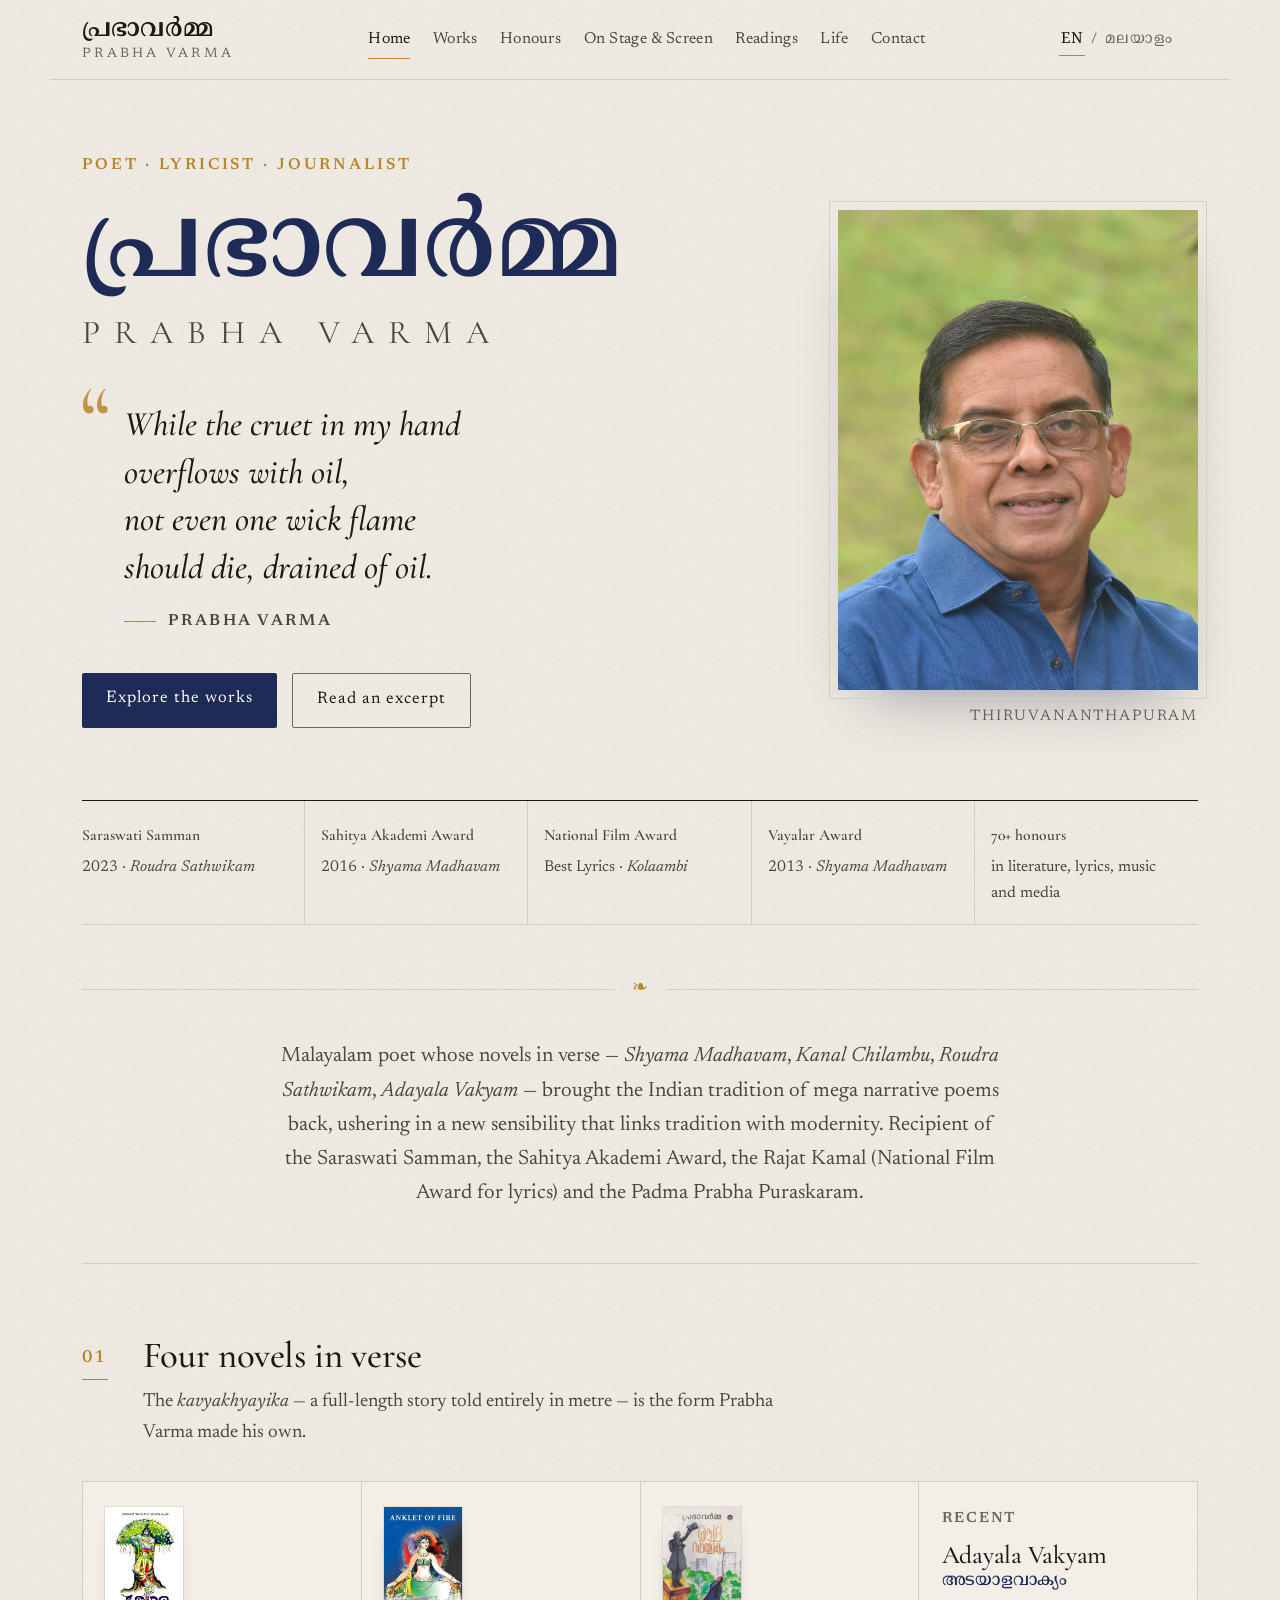
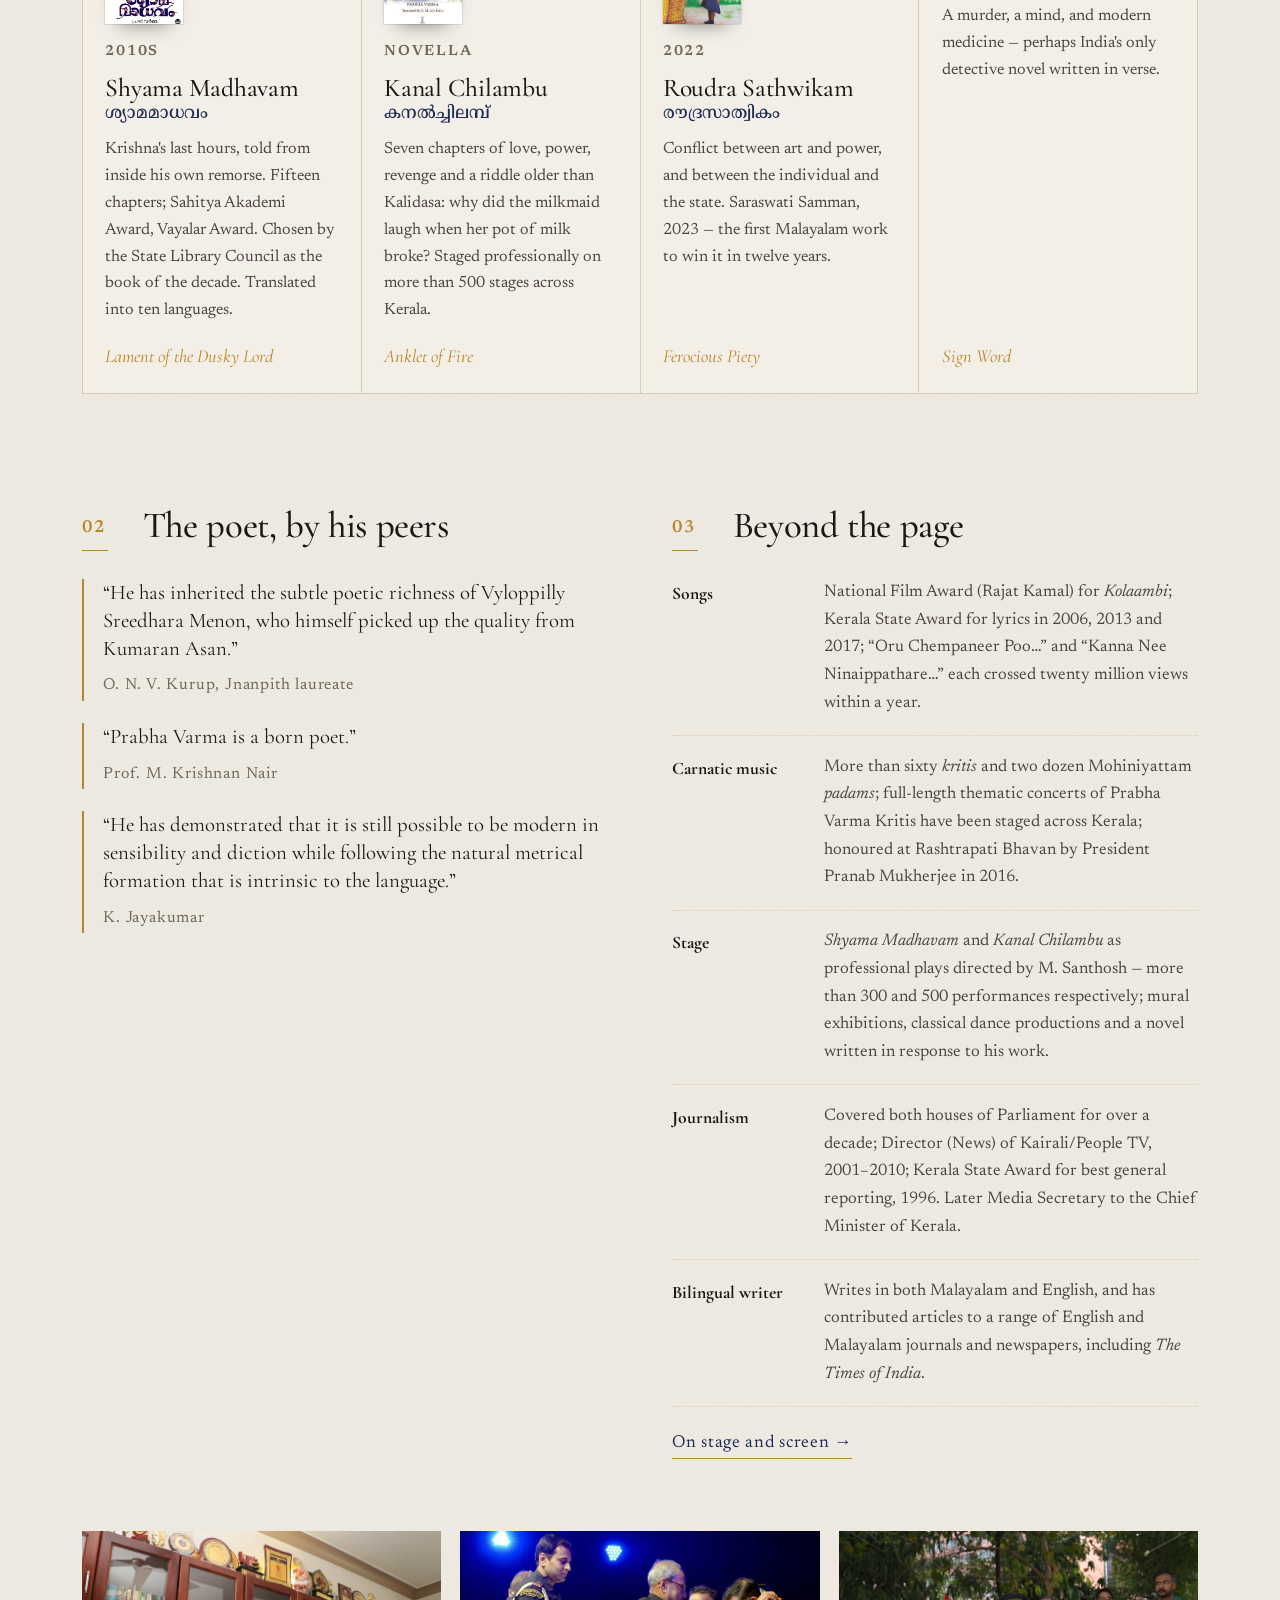
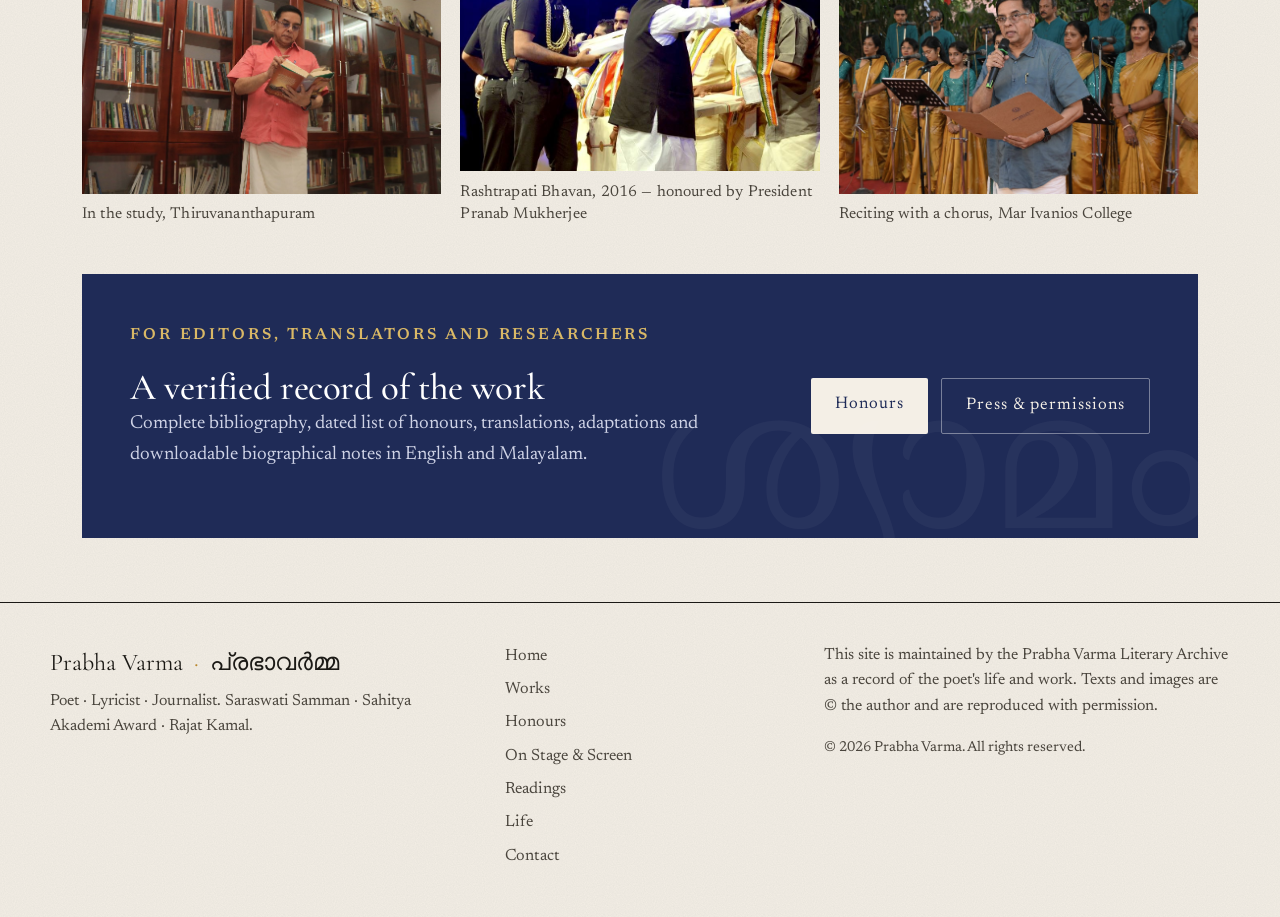
==== commit 2df795c1: "Footer, bilingual writer, award and Kalidasa corrections" ====
--- a/index.html
+++ b/index.html
@@ -76,7 +76,7 @@
 </section>
 
 <section class="intro-band">
-  <p><span class="en">Malayalam poet whose novels in verse — <em>Shyama Madhavam</em>, <em>Kanal Chilambu</em>, <em>Roudra Sathwikam</em>, <em>Adayala Vakyam</em> — brought the long narrative poem back to the centre of Indian literature. Recipient of the Saraswati Samman, the Sahitya Akademi Award and the National Film Award for lyrics.</span><span class="ml"><em>ശ്യാമമാധവം</em>, <em>കനൽച്ചിലമ്പ്</em>, <em>രൗദ്രസാത്വികം</em>, <em>അടയാളവാക്യം</em> എന്നീ കാവ്യാഖ്യായികകളിലൂടെ ദീർഘകാവ്യത്തെ ഭാരതീയ സാഹിത്യത്തിന്റെ കേന്ദ്രത്തിലേക്ക് തിരികെ കൊണ്ടുവന്ന മലയാള കവി. സരസ്വതി സമ്മാൻ, കേന്ദ്ര സാഹിത്യ അക്കാദമി പുരസ്കാരം, ഗാനരചനയ്ക്കുള്ള ദേശീയ ചലച്ചിത്ര പുരസ്കാരം എന്നിവ നേടിയ എഴുത്തുകാരൻ.</span></p>
+  <p><span class="en">Malayalam poet whose novels in verse — <em>Shyama Madhavam</em>, <em>Kanal Chilambu</em>, <em>Roudra Sathwikam</em>, <em>Adayala Vakyam</em> — brought the Indian tradition of mega narrative poems back, ushering in a new sensibility that links tradition with modernity. Recipient of the Saraswati Samman, the Sahitya Akademi Award, the Rajat Kamal (National Film Award for lyrics) and the Padma Prabha Puraskaram.</span><span class="ml"><em>ശ്യാമമാധവം</em>, <em>കനൽച്ചിലമ്പ്</em>, <em>രൗദ്രസാത്വികം</em>, <em>അടയാളവാക്യം</em> എന്നീ കാവ്യാഖ്യായികകളിലൂടെ ഭാരതീയ ബൃഹദ് ആഖ്യാനകാവ്യ പാരമ്പര്യത്തെ തിരികെ കൊണ്ടുവരികയും, പാരമ്പര്യത്തെ ആധുനികതയുമായി കണ്ണിചേർക്കുന്ന പുതിയൊരു ഭാവുകത്വത്തിന് തുടക്കമിടുകയും ചെയ്ത മലയാള കവി. സരസ്വതി സമ്മാൻ, കേന്ദ്ര സാഹിത്യ അക്കാദമി പുരസ്കാരം, ഗാനരചനയ്ക്കുള്ള ദേശീയ ചലച്ചിത്ര പുരസ്കാരമായ രജത കമലം, പത്മപ്രഭാ പുരസ്കാരം എന്നിവ നേടിയ എഴുത്തുകാരൻ.</span></p>
 </section>
 
 <section class="sec">
@@ -86,7 +86,7 @@
       <img class="card-cover" src="images/covers/shyama-madhavam.jpg" alt="" loading="lazy">
       <span class="work-year">2010s</span>
       <h3>Shyama Madhavam<small>ശ്യാമമാധവം</small></h3>
-      <p><span class="en">Krishna's last hours, told from inside his own remorse. Fifteen chapters; Sahitya Akademi Award, Vayalar Award, Kerala Sahitya Akademi Award. Chosen by the State Library Council as the book of the decade. Translated into ten languages.</span><span class="ml">കൃഷ്ണന്റെ അവസാന നിമിഷങ്ങൾ, അദ്ദേഹത്തിന്റെ തന്നെ പശ്ചാത്താപത്തിലൂടെ. പതിനഞ്ച് അധ്യായങ്ങൾ; കേന്ദ്ര-കേരള സാഹിത്യ അക്കാദമി പുരസ്കാരങ്ങൾ, വയലാർ അവാർഡ്. ദശകത്തിലെ മികച്ച പുസ്തകം. പത്ത് ഭാഷകളിലേക്ക് പരിഭാഷ.</span></p>
+      <p><span class="en">Krishna's last hours, told from inside his own remorse. Fifteen chapters; Sahitya Akademi Award, Vayalar Award. Chosen by the State Library Council as the book of the decade. Translated into ten languages.</span><span class="ml">കൃഷ്ണന്റെ അവസാന നിമിഷങ്ങൾ, അദ്ദേഹത്തിന്റെ തന്നെ പശ്ചാത്താപത്തിലൂടെ. പതിനഞ്ച് അധ്യായങ്ങൾ; കേന്ദ്ര സാഹിത്യ അക്കാദമി പുരസ്കാരം, വയലാർ അവാർഡ്. ദശകത്തിലെ മികച്ച പുസ്തകം. പത്ത് ഭാഷകളിലേക്ക് പരിഭാഷ.</span></p>
       <span class="work-eng">Lament of the Dusky Lord</span>
     </a>
     <a class="work-card" href="works.html#kanal">
@@ -100,14 +100,14 @@
       <img class="card-cover" src="images/covers/roudra-sathwikam.jpg" alt="" loading="lazy">
       <span class="work-year">2022</span>
       <h3>Roudra Sathwikam<small>രൗദ്രസാത്വികം</small></h3>
-      <p><span class="en">Art against power, the individual against the state. Kalidasa reimagined outside history. Saraswati Samman, 2023 — the first Malayalam work to win it in twelve years.</span><span class="ml">കലയും അധികാരവും, വ്യക്തിയും രാഷ്ട്രവും തമ്മിലുള്ള സംഘർഷം. ചരിത്രത്തിനു പുറത്ത് പുനർഭാവന ചെയ്ത കാളിദാസൻ. 2023-ലെ സരസ്വതി സമ്മാൻ — പന്ത്രണ്ട് വർഷത്തിനു ശേഷം മലയാളത്തിന്.</span></p>
+      <p><span class="en">Conflict between art and power, and between the individual and the state. Saraswati Samman, 2023 — the first Malayalam work to win it in twelve years.</span><span class="ml">കലയും അധികാരവും, വ്യക്തിയും രാഷ്ട്രവും തമ്മിലുള്ള സംഘർഷം. 2023-ലെ സരസ്വതി സമ്മാൻ — പന്ത്രണ്ട് വർഷത്തിനു ശേഷം മലയാളത്തിന്.</span></p>
       <span class="work-eng">Ferocious Piety</span>
     </a>
     <a class="work-card" href="works.html#adayala">
       <span class="work-year">Recent</span>
       <h3>Adayala Vakyam<small>അടയാളവാക്യം</small></h3>
       <p><span class="en">A murder, a mind, and modern medicine — perhaps India's only detective novel written in verse.</span><span class="ml">ഒരു കൊലപാതകം, ഒരു മനസ്സ്, ആധുനിക വൈദ്യശാസ്ത്രം — ഒരുപക്ഷേ ഇന്ത്യയിലെ ഏക പദ്യ കുറ്റാന്വേഷണ നോവൽ.</span></p>
-      <span class="work-eng">Novel in verse</span>
+      <span class="work-eng">Sign Word</span>
     </a>
   </div>
 </section>
@@ -128,6 +128,7 @@
       <li><b><span class="en">Carnatic music</span><span class="ml">കർണാടക സംഗീതം</span></b><span class="en">More than sixty <em>kritis</em> and two dozen Mohiniyattam <em>padams</em>; full-length thematic concerts of Prabha Varma Kritis have been staged across Kerala; honoured at Rashtrapati Bhavan by President Pranab Mukherjee in 2016.</span><span class="ml">അറുപതിലധികം കൃതികൾ, രണ്ടു ഡസനിലധികം മോഹിനിയാട്ട പദങ്ങൾ; പ്രഭാവർമ്മ കൃതികളുടെ പ്രത്യേക കച്ചേരികൾ; 2016-ൽ രാഷ്ട്രപതി പ്രണബ് മുഖർജി രാഷ്ട്രപതി ഭവനിൽ ആദരിച്ചു.</span></li>
       <li><b><span class="en">Stage</span><span class="ml">രംഗവേദി</span></b><span class="en"><em>Shyama Madhavam</em> and <em>Kanal Chilambu</em> as professional plays directed by M. Santhosh — more than 300 and 500 performances respectively; mural exhibitions, classical dance productions and a novel written in response to his work.</span><span class="ml">എം. സന്തോഷ് സംവിധാനം ചെയ്ത <em>ശ്യാമമാധവം</em>, <em>കനൽച്ചിലമ്പ്</em> നാടകങ്ങൾ — യഥാക്രമം 300, 500-ലധികം വേദികളിൽ; ചുവർച്ചിത്ര പ്രദർശനങ്ങൾ, നൃത്താവിഷ്കാരങ്ങൾ.</span></li>
       <li><b><span class="en">Journalism</span><span class="ml">മാധ്യമപ്രവർത്തനം</span></b><span class="en">Covered both houses of Parliament for over a decade; Director (News) of Kairali/People TV, 2001–2010; Kerala State Award for best general reporting, 1996. Later Media Secretary to the Chief Minister of Kerala.</span><span class="ml">ഒരു ദശകത്തിലധികം പാർലമെന്റിന്റെ ഇരുസഭകളും റിപ്പോർട്ട് ചെയ്തു; കൈരളി/പീപ്പിൾ ടിവി ന്യൂസ് ഡയറക്ടർ 2001–2010; മികച്ച റിപ്പോർട്ടിങ്ങിനുള്ള സംസ്ഥാന പുരസ്കാരം 1996. പിന്നീട് മുഖ്യമന്ത്രിയുടെ മീഡിയ സെക്രട്ടറി.</span></li>
+      <li><b><span class="en">Bilingual writer</span><span class="ml">ദ്വിഭാഷാ എഴുത്തുകാരൻ</span></b><span class="en">Writes in both Malayalam and English, and has contributed articles to a range of English and Malayalam journals and newspapers, including <em>The Times of India</em>.</span><span class="ml">മലയാളത്തിലും ഇംഗ്ലീഷിലും എഴുതുന്നു; <em>ടൈംസ് ഓഫ് ഇന്ത്യ</em> ഉൾപ്പെടെ ഒട്ടേറെ ഇംഗ്ലീഷ്, മലയാളം ആനുകാലികങ്ങളിലും പത്രങ്ങളിലും ലേഖനങ്ങൾ എഴുതിവരുന്നു.</span></li>
     </ul>
     <a class="link-arrow" href="stage.html"><span class="en">On stage and screen →</span><span class="ml">രംഗവേദിയിലും ചലച്ചിത്രത്തിലും →</span></a>
   </div>
@@ -141,7 +142,7 @@
 
 <section class="sec cta-band">
   <div>
-    <p class="eyebrow"><span class="en">For juries, editors and researchers</span><span class="ml">പുരസ്കാര സമിതികൾക്കും ഗവേഷകർക്കും</span></p>
+    <p class="eyebrow"><span class="en">For editors, translators and researchers</span><span class="ml">എഡിറ്റർമാർക്കും പരിഭാഷകർക്കും ഗവേഷകർക്കും</span></p>
     <h2><span class="en">A verified record of the work</span><span class="ml">കൃതികളുടെ ആധികാരിക രേഖ</span></h2>
     <p><span class="en">Complete bibliography, dated list of honours, translations, adaptations and downloadable biographical notes in English and Malayalam.</span><span class="ml">സമ്പൂർണ്ണ ഗ്രന്ഥസൂചി, തീയതി സഹിതം പുരസ്കാരപ്പട്ടിക, പരിഭാഷകൾ, ആവിഷ്കാരങ്ങൾ, ഇംഗ്ലീഷിലും മലയാളത്തിലും ജീവചരിത്രക്കുറിപ്പുകൾ.</span></p>
   </div>
@@ -160,7 +161,7 @@
     </div>
     <div class="foot-links"><a href="index.html" class="active"><span class="en">Home</span><span class="ml">ഹോം</span></a><a href="works.html" class=""><span class="en">Works</span><span class="ml">കൃതികൾ</span></a><a href="honours.html" class=""><span class="en">Honours</span><span class="ml">പുരസ്കാരങ്ങൾ</span></a><a href="stage.html" class=""><span class="en">On Stage & Screen</span><span class="ml">രംഗവേദിയിലും ചലച്ചിത്രത്തിലും</span></a><a href="writings.html" class=""><span class="en">Readings</span><span class="ml">വായന</span></a><a href="about.html" class=""><span class="en">Life</span><span class="ml">ജീവിതം</span></a><a href="contact.html" class=""><span class="en">Contact</span><span class="ml">ബന്ധപ്പെടുക</span></a></div>
     <div>
-      <p class="foot-note"><span class="en">This site is maintained by the Prabha Varma Literary Archive, on behalf of the poet's family and readers. Texts and images are © the author and are reproduced with permission.</span><span class="ml">കവിയുടെ കുടുംബത്തിനും വായനക്കാർക്കും വേണ്ടി പ്രഭാവർമ്മ സാഹിത്യ ആർക്കൈവ് ആണ് ഈ വെബ്‌സൈറ്റ് പരിപാലിക്കുന്നത്. കൃതികളും ചിത്രങ്ങളും ഗ്രന്ഥകർത്താവിന്റെ അനുമതിയോടെ.</span></p>
+      <p class="foot-note"><span class="en">This site is maintained by the Prabha Varma Literary Archive as a record of the poet's life and work. Texts and images are © the author and are reproduced with permission.</span><span class="ml">കവിയുടെ ജീവിതത്തിന്റെയും കൃതികളുടെയും രേഖയായി പ്രഭാവർമ്മ സാഹിത്യ ആർക്കൈവ് ആണ് ഈ വെബ്‌സൈറ്റ് പരിപാലിക്കുന്നത്. കൃതികളും ചിത്രങ്ങളും ഗ്രന്ഥകർത്താവിന്റെ അനുമതിയോടെ.</span></p>
       <p class="foot-note small">© 2026 Prabha Varma. All rights reserved.</p>
     </div>
   </div>
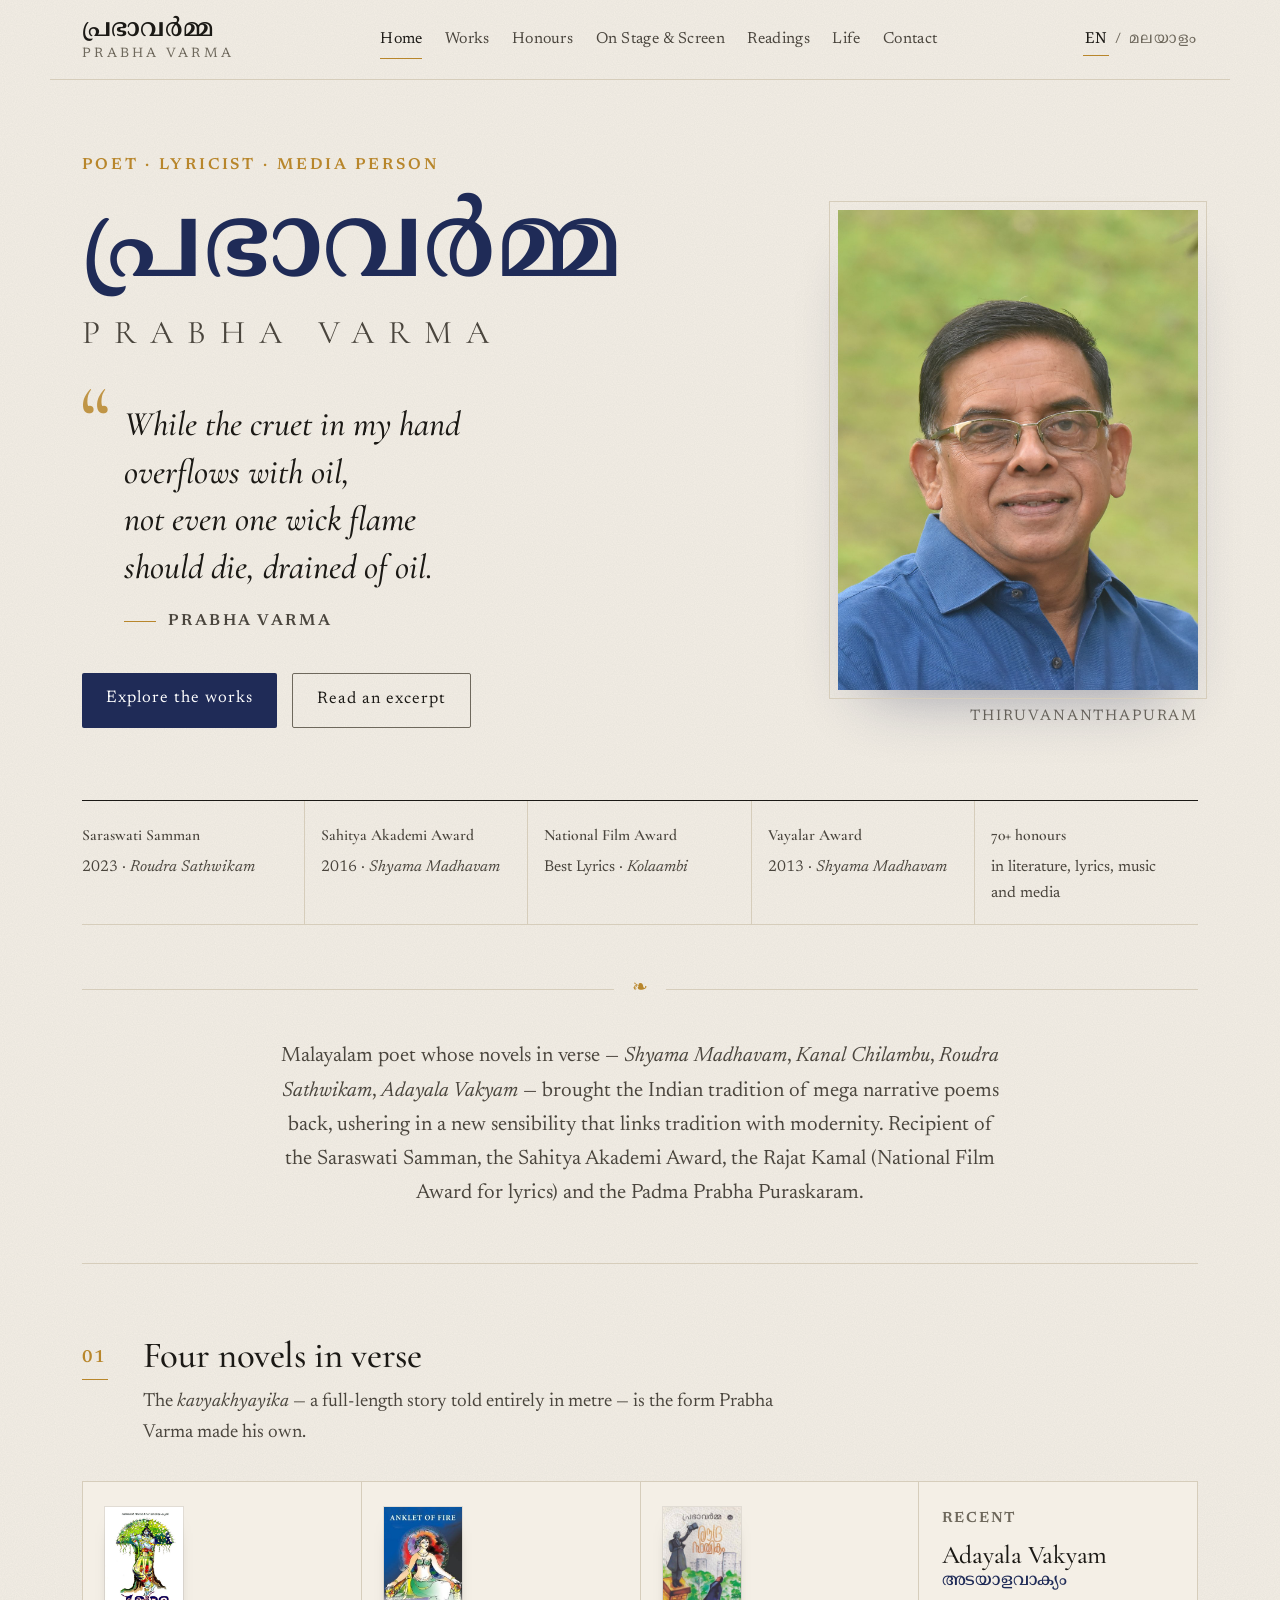
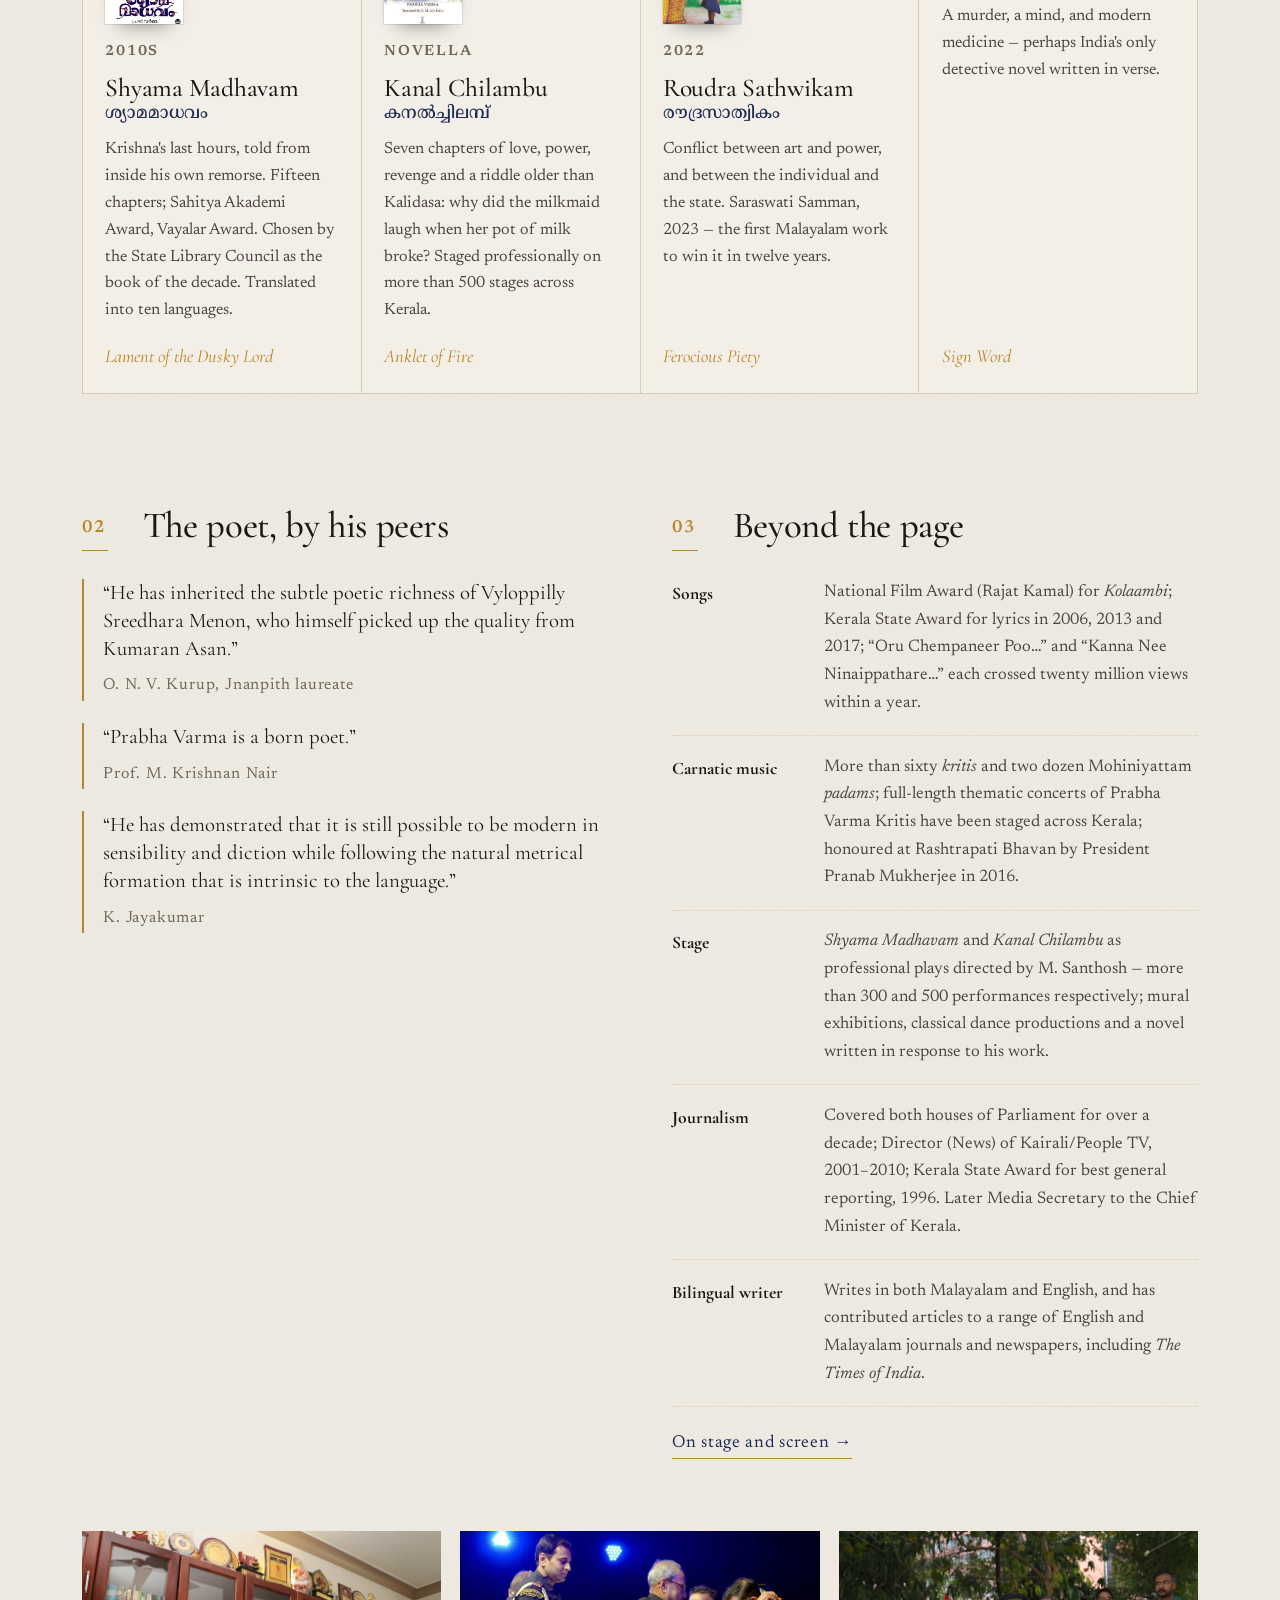
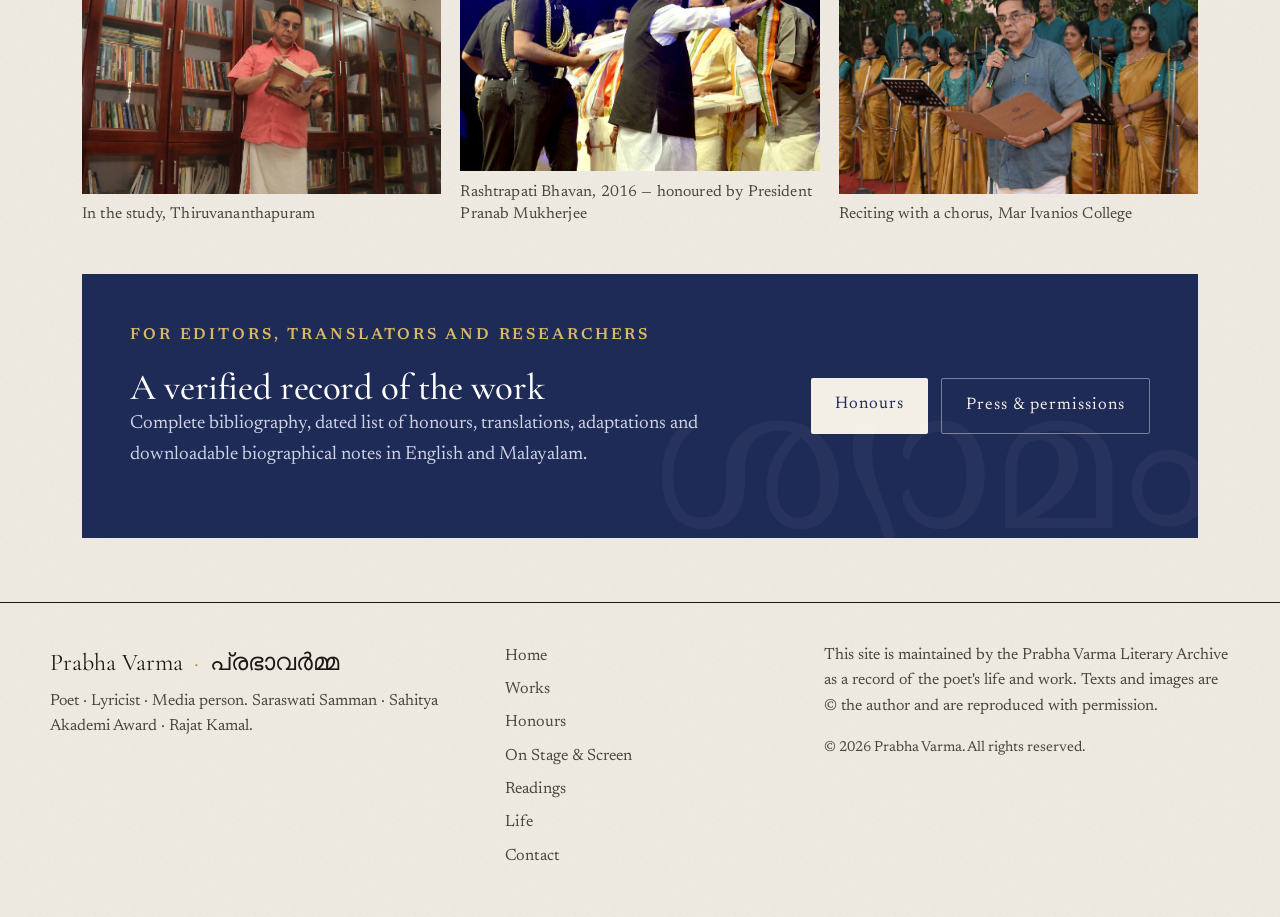
==== commit cc37e27e: "Menu as tabs on phones; Media person" ====
--- a/index.html
+++ b/index.html
@@ -3,10 +3,10 @@
 <head>
 <meta charset="utf-8">
 <meta name="viewport" content="width=device-width, initial-scale=1">
-<title>Poet, Lyricist, Journalist · Prabha Varma</title>
-<meta name="description" content="Prabha Varma — Malayalam poet, lyricist and journalist. Saraswati Samman, Sahitya Akademi Award and National Film Award recipient; author of Shyama Madhavam, Kanal Chilambu, Roudra Sathwikam.">
-<meta property="og:title" content="Poet, Lyricist, Journalist · Prabha Varma">
-<meta property="og:description" content="Prabha Varma — Malayalam poet, lyricist and journalist. Saraswati Samman, Sahitya Akademi Award and National Film Award recipient; author of Shyama Madhavam, Kanal Chilambu, Roudra Sathwikam.">
+<title>Poet, Lyricist, Media Person · Prabha Varma</title>
+<meta name="description" content="Prabha Varma — Malayalam poet, lyricist and media person. Saraswati Samman, Sahitya Akademi Award and National Film Award recipient; author of Shyama Madhavam, Kanal Chilambu, Roudra Sathwikam.">
+<meta property="og:title" content="Poet, Lyricist, Media Person · Prabha Varma">
+<meta property="og:description" content="Prabha Varma — Malayalam poet, lyricist and media person. Saraswati Samman, Sahitya Akademi Award and National Film Award recipient; author of Shyama Madhavam, Kanal Chilambu, Roudra Sathwikam.">
 <meta property="og:type" content="website">
 <meta property="og:url" content="https://prabhavarma.in/">
 <link rel="preconnect" href="https://fonts.googleapis.com">
@@ -23,7 +23,7 @@
   "@type": "Person",
   "name": "Prabha Varma",
   "alternateName": "പ്രഭാവർമ്മ",
-  "jobTitle": ["Poet", "Lyricist", "Journalist"],
+  "jobTitle": ["Poet", "Lyricist", "Media person"],
   "nationality": "Indian",
   "knowsLanguage": ["ml", "en"],
   "birthPlace": {"@type": "Place", "name": "Thiruvalla, Kerala, India"},
@@ -37,17 +37,16 @@
 <body>
 <header class="site-header">
   <a class="brand" href="index.html"><span class="brand-ml">പ്രഭാവർമ്മ</span><span class="brand-en">Prabha Varma</span></a>
-  <nav class="site-nav"><a href="index.html" class="active"><span class="en">Home</span><span class="ml">ഹോം</span></a><a href="works.html" class=""><span class="en">Works</span><span class="ml">കൃതികൾ</span></a><a href="honours.html" class=""><span class="en">Honours</span><span class="ml">പുരസ്കാരങ്ങൾ</span></a><a href="stage.html" class=""><span class="en">On Stage & Screen</span><span class="ml">രംഗവേദിയിലും ചലച്ചിത്രത്തിലും</span></a><a href="writings.html" class=""><span class="en">Readings</span><span class="ml">വായന</span></a><a href="about.html" class=""><span class="en">Life</span><span class="ml">ജീവിതം</span></a><a href="contact.html" class=""><span class="en">Contact</span><span class="ml">ബന്ധപ്പെടുക</span></a></nav>
+  <nav class="site-nav" aria-label="Main"><a href="index.html" class="active"><span class="en">Home</span><span class="ml">ഹോം</span></a><a href="works.html" class=""><span class="en">Works</span><span class="ml">കൃതികൾ</span></a><a href="honours.html" class=""><span class="en">Honours</span><span class="ml">പുരസ്കാരങ്ങൾ</span></a><a href="stage.html" class=""><span class="en">On Stage & Screen</span><span class="ml">രംഗവേദിയിലും ചലച്ചിത്രത്തിലും</span></a><a href="writings.html" class=""><span class="en">Readings</span><span class="ml">വായന</span></a><a href="about.html" class=""><span class="en">Life</span><span class="ml">ജീവിതം</span></a><a href="contact.html" class=""><span class="en">Contact</span><span class="ml">ബന്ധപ്പെടുക</span></a></nav>
   <div class="lang-switch" role="group" aria-label="Language">
     <button data-lang="en" class="on">EN</button><span>/</span><button data-lang="ml">മലയാളം</button>
   </div>
-  <button class="menu-btn" aria-label="Menu">☰</button>
 </header>
 <main>
 
 <section class="hero">
   <div class="hero-text">
-    <p class="eyebrow"><span class="en">Poet · Lyricist · Journalist</span><span class="ml">കവി · ഗാനരചയിതാവ് · മാധ്യമപ്രവർത്തകൻ</span></p>
+    <p class="eyebrow"><span class="en">Poet · Lyricist · Media&nbsp;person</span><span class="ml">കവി · ഗാനരചയിതാവ് · മാധ്യമപ്രവർത്തകൻ</span></p>
     <h1><span class="h1-ml">പ്രഭാവർമ്മ</span><span class="h1-en">Prabha Varma</span></h1>
     <blockquote class="hero-verse">
       <p>While the cruet in my hand<br>overflows with oil,<br>not even one wick flame<br>should die, drained of oil.</p>
@@ -157,7 +156,7 @@
   <div class="foot-grid">
     <div>
       <p class="foot-name">Prabha Varma <span class="dot">·</span> പ്രഭാവർമ്മ</p>
-      <p class="foot-note"><span class="en">Poet · Lyricist · Journalist. Saraswati Samman · Sahitya Akademi Award · Rajat Kamal.</span><span class="ml">കവി · ഗാനരചയിതാവ് · മാധ്യമപ്രവർത്തകൻ. സരസ്വതി സമ്മാൻ · കേന്ദ്ര സാഹിത്യ അക്കാദമി പുരസ്കാരം · രജത കമലം.</span></p>
+      <p class="foot-note"><span class="en">Poet · Lyricist · Media person. Saraswati Samman · Sahitya Akademi Award · Rajat Kamal.</span><span class="ml">കവി · ഗാനരചയിതാവ് · മാധ്യമപ്രവർത്തകൻ. സരസ്വതി സമ്മാൻ · കേന്ദ്ര സാഹിത്യ അക്കാദമി പുരസ്കാരം · രജത കമലം.</span></p>
     </div>
     <div class="foot-links"><a href="index.html" class="active"><span class="en">Home</span><span class="ml">ഹോം</span></a><a href="works.html" class=""><span class="en">Works</span><span class="ml">കൃതികൾ</span></a><a href="honours.html" class=""><span class="en">Honours</span><span class="ml">പുരസ്കാരങ്ങൾ</span></a><a href="stage.html" class=""><span class="en">On Stage & Screen</span><span class="ml">രംഗവേദിയിലും ചലച്ചിത്രത്തിലും</span></a><a href="writings.html" class=""><span class="en">Readings</span><span class="ml">വായന</span></a><a href="about.html" class=""><span class="en">Life</span><span class="ml">ജീവിതം</span></a><a href="contact.html" class=""><span class="en">Contact</span><span class="ml">ബന്ധപ്പെടുക</span></a></div>
     <div>
--- a/style.css
+++ b/style.css
@@ -35,7 +35,7 @@
 .brand-ml,.h1-ml,.bk-ml,small,.book-cover span{font-family:var(--ml)}
 
 /* ── header ─────────────────────────────────── */
-.site-header{display:grid;grid-template-columns:auto 1fr auto auto;align-items:center;gap:1.5rem;
+.site-header{display:grid;grid-template-columns:auto 1fr auto;align-items:center;gap:1.5rem;
   padding:1.1rem 2rem;max-width:var(--max);margin:0 auto;border-bottom:1px solid var(--rule)}
 .brand{display:flex;flex-direction:column;line-height:1;color:var(--ink)}
 .brand-ml{font-size:1.55rem;font-weight:600;letter-spacing:.01em}
@@ -48,7 +48,6 @@
 .lang-switch{font-size:.95rem;color:var(--ink-3);display:flex;gap:.4rem;align-items:center}
 .lang-switch button{background:none;border:0;font:inherit;font-family:var(--ml);color:var(--ink-3);cursor:pointer;padding:.2rem .1rem;letter-spacing:.05em}
 .lang-switch button.on{color:var(--ink);border-bottom:1px solid var(--gold)}
-.menu-btn{display:none;background:none;border:1px solid var(--rule);font-size:1.1rem;padding:.3rem .6rem;border-radius:3px;color:var(--ink)}
 
 main{max-width:var(--max);margin:0 auto;padding:0 2rem}
 
@@ -223,6 +222,15 @@
 
 /* ── responsive ─────────────────────────────── */
 @media (max-width:980px){
+  /* menu always visible as tabs — no hidden ☰ icon */
+  .site-header{grid-template-columns:1fr auto;gap:.9rem 1.2rem}
+  .brand{grid-row:1;grid-column:1}
+  .lang-switch{grid-row:1;grid-column:2}
+  .site-nav{grid-row:2;grid-column:1/-1;justify-content:flex-start;gap:.55rem;padding-top:.9rem;border-top:1px solid var(--rule)}
+  .site-nav a{display:inline-flex;align-items:center;min-height:44px;padding:.5rem 1rem;border:1px solid var(--ink-3);border-radius:6px;background:rgba(255,255,255,.55);color:var(--ink);font-size:1.02rem;line-height:1.2}
+  .site-nav a.active{background:var(--indigo);border-color:var(--indigo);color:#fff}
+  .site-nav a.active::after{display:none}
+  html[lang="ml"] .site-nav a{font-size:.98rem}
   .hero{grid-template-columns:1fr;gap:2.5rem}
   .hero-portrait{justify-self:start}
   .honour-strip{grid-template-columns:repeat(2,1fr)}
@@ -236,14 +244,15 @@
 }
 @media (max-width:720px){
   body{font-size:18px}
+  .hero .eyebrow{font-size:.9rem;letter-spacing:.1em}
   .hero-verse{padding-left:1.8rem;margin:1.8rem 0 2rem}
   .hero-verse::before{font-size:4.5rem;top:-1.1rem;left:-.3rem}
   .intro-band p{font-size:1.15rem}
   main{padding:0 1.2rem}
-  .site-header{grid-template-columns:1fr auto auto;padding:1rem 1.2rem;gap:1rem}
-  .site-nav{display:none;grid-column:1/-1;flex-direction:column;gap:.8rem;padding:1rem 0 .4rem;border-top:1px solid var(--rule)}
-  .site-nav.open{display:flex}
-  .menu-btn{display:block}
+  .site-header{padding:.9rem 1.2rem .8rem;gap:.7rem 1rem}
+  .site-nav{gap:.45rem}
+  .site-nav a{padding:.5rem .85rem;font-size:1rem}
+  .lang-switch button{padding:.45rem .3rem}
   .hero{padding:3rem 0 2.5rem}
   .works-grid{grid-template-columns:1fr}
   .book{grid-template-columns:1fr}
@@ -297,3 +306,4 @@
   .gallery figure img{aspect-ratio:4/3}
   .shelf,.shelf.small{grid-template-columns:repeat(2,1fr)}
 }
+@media (max-width:400px){.hero-verse p{font-size:1.6rem}}
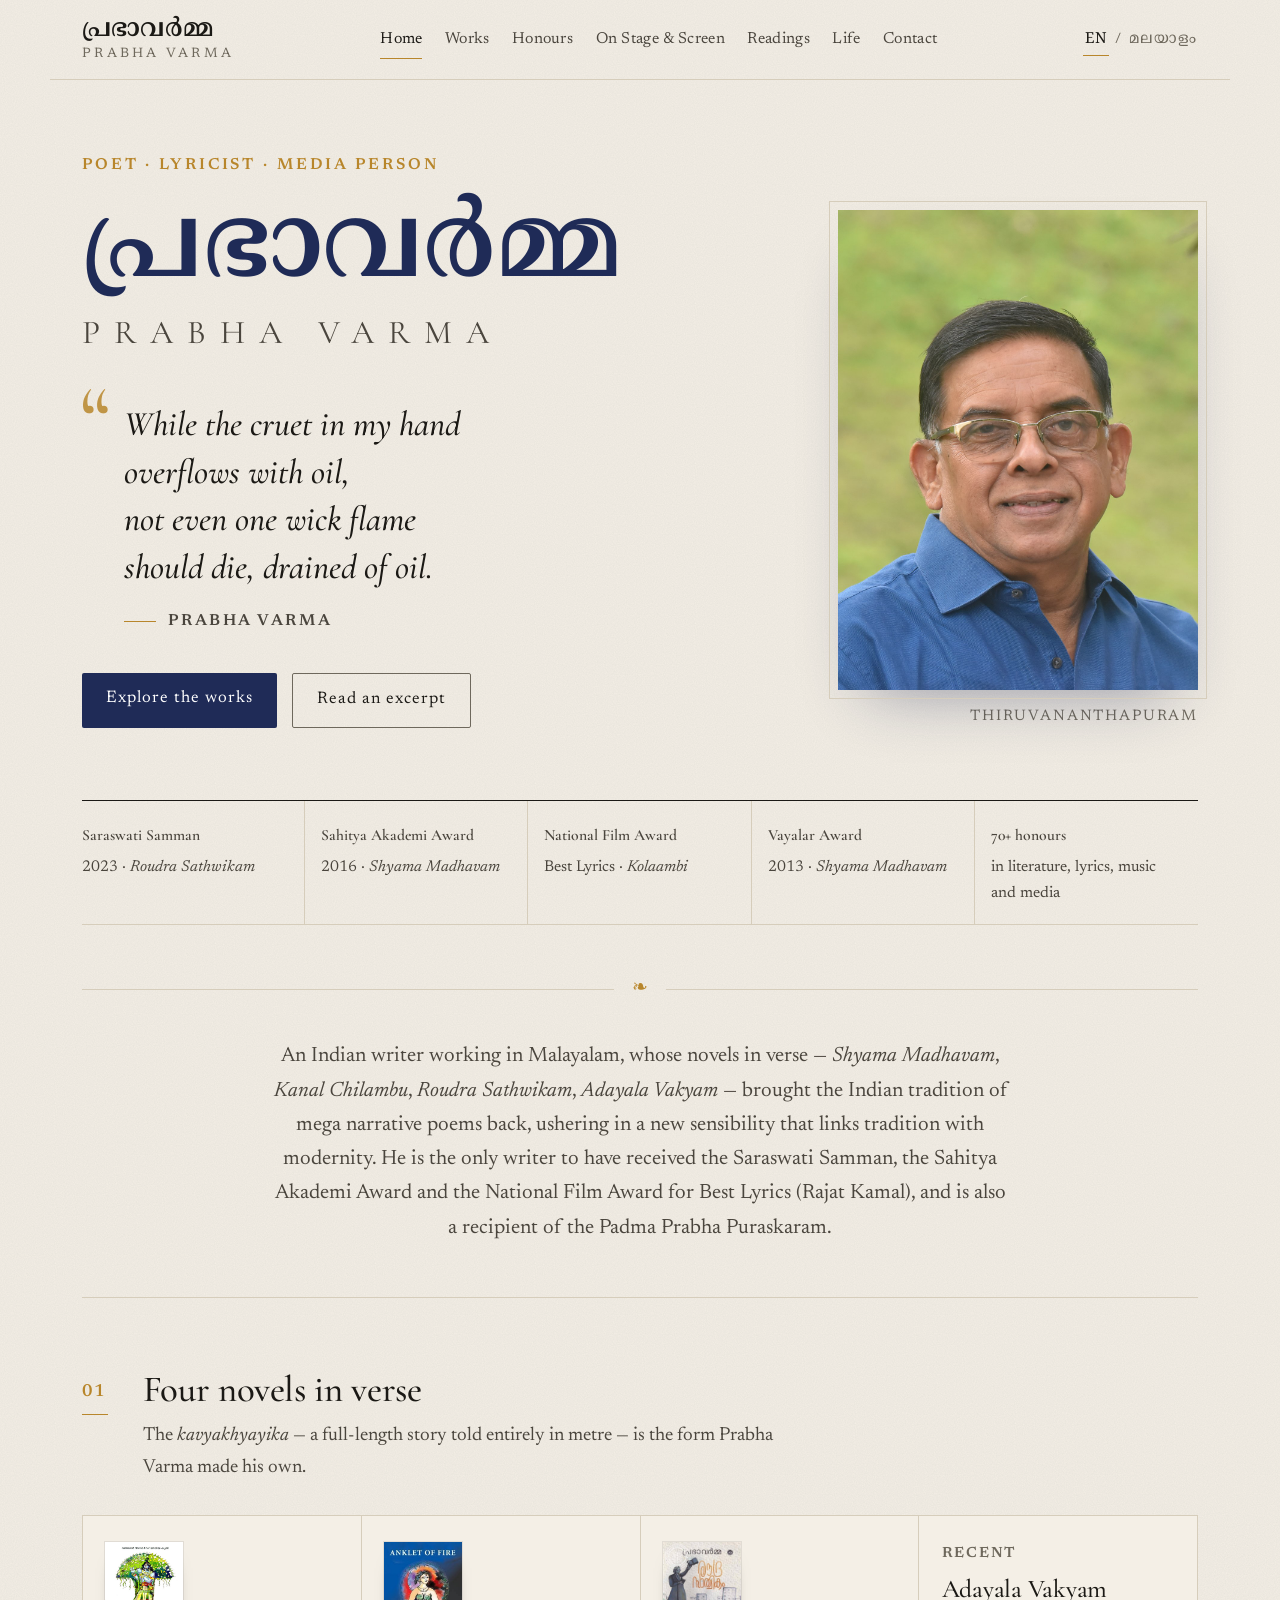
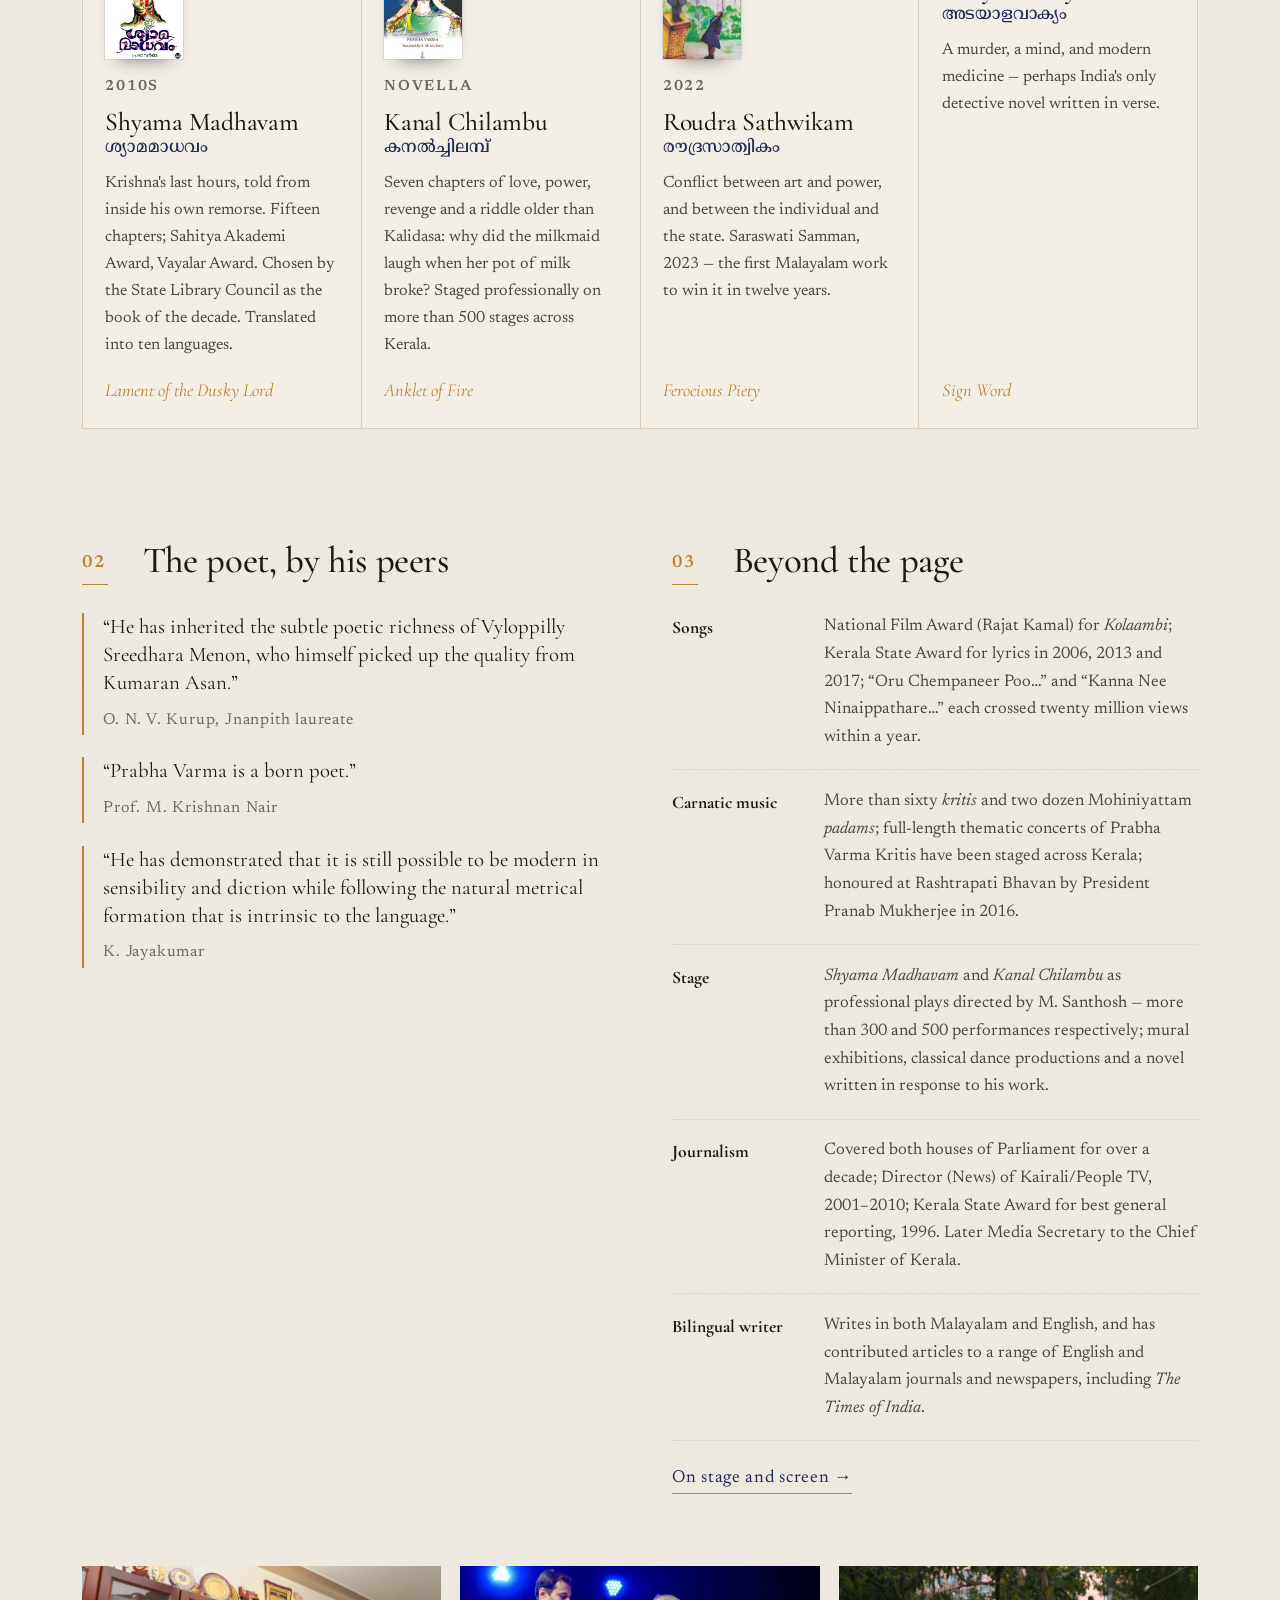
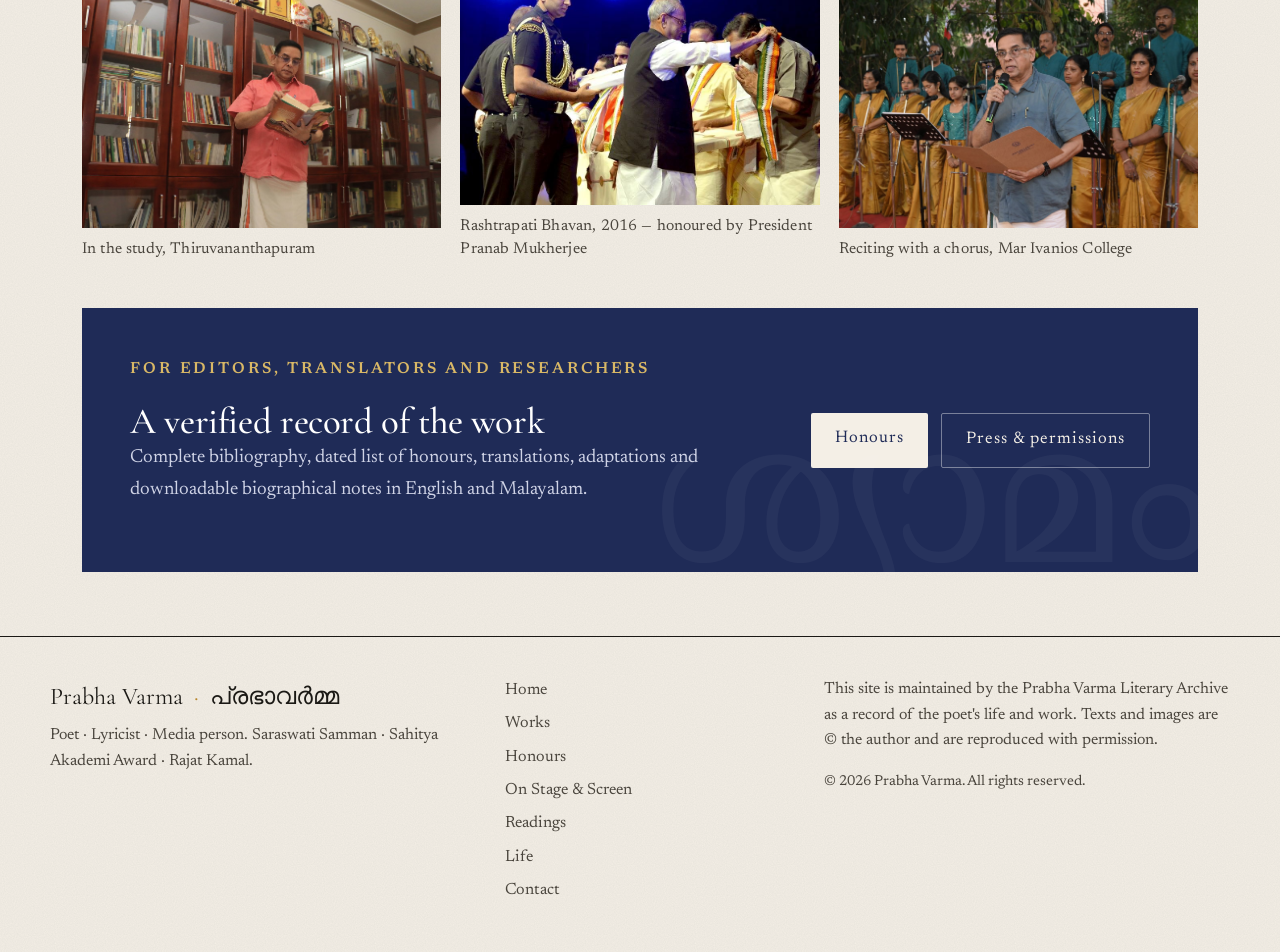
==== commit e343fec4: "Only writer with all three national honours" ====
--- a/index.html
+++ b/index.html
@@ -4,9 +4,9 @@
 <meta charset="utf-8">
 <meta name="viewport" content="width=device-width, initial-scale=1">
 <title>Poet, Lyricist, Media Person · Prabha Varma</title>
-<meta name="description" content="Prabha Varma — Malayalam poet, lyricist and media person. Saraswati Samman, Sahitya Akademi Award and National Film Award recipient; author of Shyama Madhavam, Kanal Chilambu, Roudra Sathwikam.">
+<meta name="description" content="Prabha Varma — Indian poet, lyricist and media person writing in Malayalam; the only writer to have received the Saraswati Samman, the Sahitya Akademi Award and the National Film Award for Best Lyrics.">
 <meta property="og:title" content="Poet, Lyricist, Media Person · Prabha Varma">
-<meta property="og:description" content="Prabha Varma — Malayalam poet, lyricist and media person. Saraswati Samman, Sahitya Akademi Award and National Film Award recipient; author of Shyama Madhavam, Kanal Chilambu, Roudra Sathwikam.">
+<meta property="og:description" content="Prabha Varma — Indian poet, lyricist and media person writing in Malayalam; the only writer to have received the Saraswati Samman, the Sahitya Akademi Award and the National Film Award for Best Lyrics.">
 <meta property="og:type" content="website">
 <meta property="og:url" content="https://prabhavarma.in/">
 <link rel="preconnect" href="https://fonts.googleapis.com">
@@ -75,7 +75,7 @@
 </section>
 
 <section class="intro-band">
-  <p><span class="en">Malayalam poet whose novels in verse — <em>Shyama Madhavam</em>, <em>Kanal Chilambu</em>, <em>Roudra Sathwikam</em>, <em>Adayala Vakyam</em> — brought the Indian tradition of mega narrative poems back, ushering in a new sensibility that links tradition with modernity. Recipient of the Saraswati Samman, the Sahitya Akademi Award, the Rajat Kamal (National Film Award for lyrics) and the Padma Prabha Puraskaram.</span><span class="ml"><em>ശ്യാമമാധവം</em>, <em>കനൽച്ചിലമ്പ്</em>, <em>രൗദ്രസാത്വികം</em>, <em>അടയാളവാക്യം</em> എന്നീ കാവ്യാഖ്യായികകളിലൂടെ ഭാരതീയ ബൃഹദ് ആഖ്യാനകാവ്യ പാരമ്പര്യത്തെ തിരികെ കൊണ്ടുവരികയും, പാരമ്പര്യത്തെ ആധുനികതയുമായി കണ്ണിചേർക്കുന്ന പുതിയൊരു ഭാവുകത്വത്തിന് തുടക്കമിടുകയും ചെയ്ത മലയാള കവി. സരസ്വതി സമ്മാൻ, കേന്ദ്ര സാഹിത്യ അക്കാദമി പുരസ്കാരം, ഗാനരചനയ്ക്കുള്ള ദേശീയ ചലച്ചിത്ര പുരസ്കാരമായ രജത കമലം, പത്മപ്രഭാ പുരസ്കാരം എന്നിവ നേടിയ എഴുത്തുകാരൻ.</span></p>
+  <p><span class="en">An Indian writer working in Malayalam, whose novels in verse — <em>Shyama Madhavam</em>, <em>Kanal Chilambu</em>, <em>Roudra Sathwikam</em>, <em>Adayala Vakyam</em> — brought the Indian tradition of mega narrative poems back, ushering in a new sensibility that links tradition with modernity. He is the only writer to have received the Saraswati Samman, the Sahitya Akademi Award and the National Film Award for Best Lyrics (Rajat Kamal), and is also a recipient of the Padma Prabha Puraskaram.</span><span class="ml"><em>ശ്യാമമാധവം</em>, <em>കനൽച്ചിലമ്പ്</em>, <em>രൗദ്രസാത്വികം</em>, <em>അടയാളവാക്യം</em> എന്നീ കാവ്യാഖ്യായികകളിലൂടെ ഭാരതീയ ബൃഹദ് ആഖ്യാനകാവ്യ പാരമ്പര്യത്തെ തിരികെ കൊണ്ടുവരികയും, പാരമ്പര്യത്തെ ആധുനികതയുമായി കണ്ണിചേർക്കുന്ന പുതിയൊരു ഭാവുകത്വത്തിന് തുടക്കമിടുകയും ചെയ്ത, മലയാളത്തിൽ എഴുതുന്ന ഭാരതീയ എഴുത്തുകാരൻ. സരസ്വതി സമ്മാൻ, കേന്ദ്ര സാഹിത്യ അക്കാദമി പുരസ്കാരം, മികച്ച ഗാനരചനയ്ക്കുള്ള ദേശീയ ചലച്ചിത്ര പുരസ്കാരം (രജത കമലം) എന്നീ മൂന്നു ബഹുമതികളും നേടിയ ഏക സാഹിത്യകാരൻ; പത്മപ്രഭാ പുരസ്കാരവും ലഭിച്ചിട്ടുണ്ട്.</span></p>
 </section>
 
 <section class="sec">
